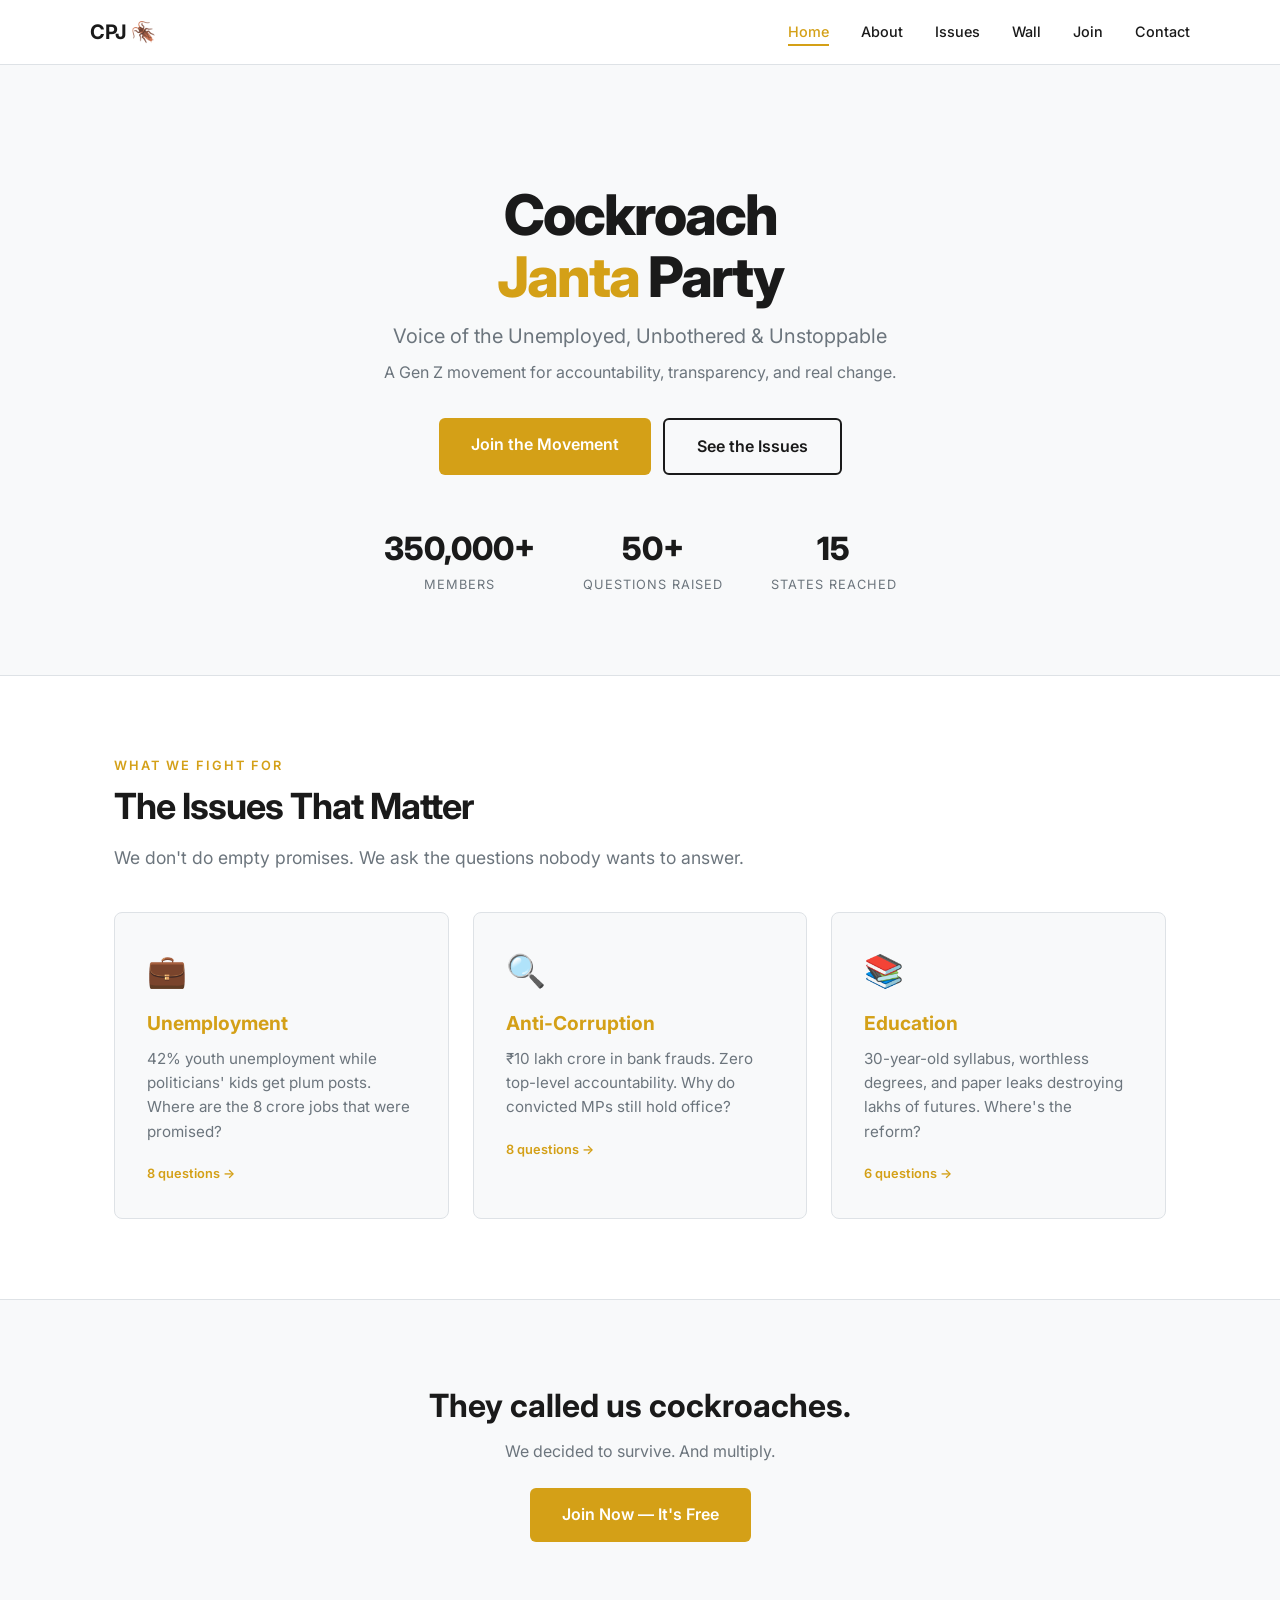
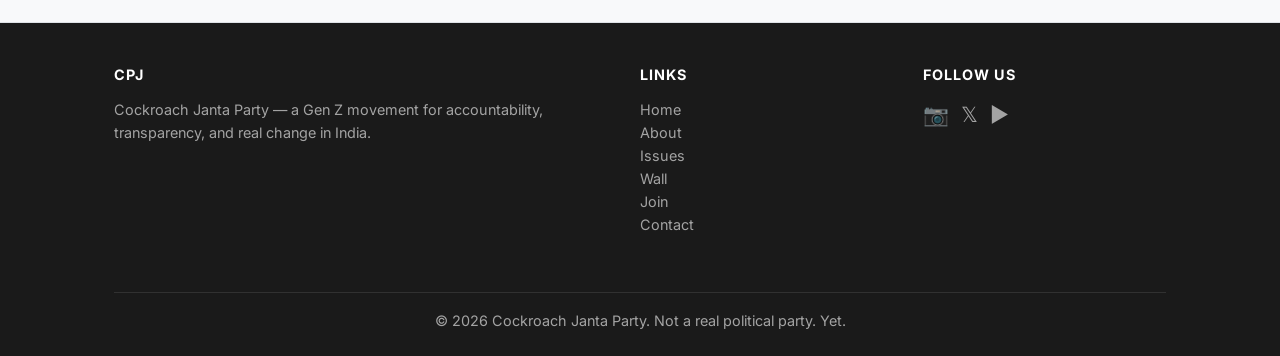
==== index.html @ 990d0042 "add public wall page with GitHub Issues integration" ====
<!DOCTYPE html>
<html lang="en">
<head>
  <meta charset="UTF-8">
  <meta name="viewport" content="width=device-width, initial-scale=1.0">
  <title>CPJ — Cockroach Janta Party</title>
  <link rel="preconnect" href="https://fonts.googleapis.com">
  <link href="https://fonts.googleapis.com/css2?family=Inter:wght@400;500;600;700;800&display=swap" rel="stylesheet">
  <link rel="stylesheet" href="css/style.css">
</head>
<body>

  <header>
    <div class="container header-inner">
      <div class="logo">
        <a href="index.html">CPJ <span>🪳</span></a>
      </div>
      <button class="nav-toggle" aria-label="Toggle navigation">☰</button>
      <ul class="nav-links">
        <li><a href="index.html">Home</a></li>
        <li><a href="about.html">About</a></li>
        <li><a href="issues.html">Issues</a></li>
        <li><a href="wall.html">Wall</a></li>
        <li><a href="join.html">Join</a></li>
        <li><a href="contact.html">Contact</a></li>
      </ul>
    </div>
  </header>

  <section class="hero">
    <div class="container">
      <h1>Cockroach<br><span>Janta</span> Party</h1>
      <p class="tagline">Voice of the Unemployed, Unbothered & Unstoppable</p>
      <p class="sub">A Gen Z movement for accountability, transparency, and real change.</p>
      <div class="btn-group">
        <a href="join.html" class="btn btn-primary btn-lg">Join the Movement</a>
        <a href="issues.html" class="btn btn-outline btn-lg">See the Issues</a>
      </div>
      <div class="stats">
        <div class="stat-item">
          <div class="stat-number" data-count="350000" data-suffix="+">0</div>
          <div class="stat-label">Members</div>
        </div>
        <div class="stat-item">
          <div class="stat-number" data-count="50" data-suffix="+">0</div>
          <div class="stat-label">Questions Raised</div>
        </div>
        <div class="stat-item">
          <div class="stat-number" data-count="15" data-suffix="">0</div>
          <div class="stat-label">States Reached</div>
        </div>
      </div>
    </div>
  </section>

  <section>
    <div class="container">
      <p class="section-label">What We Fight For</p>
      <h2 class="section-title">The Issues That Matter</h2>
      <p class="section-desc">We don't do empty promises. We ask the questions nobody wants to answer.</p>
      <div class="issues-grid">
        <a href="issues.html" class="issue-card">
          <div class="icon">💼</div>
          <h3>Unemployment</h3>
          <p>42% youth unemployment while politicians' kids get plum posts. Where are the 8 crore jobs that were promised?</p>
          <span class="question-count">8 questions →</span>
        </a>
        <a href="issues.html" class="issue-card">
          <div class="icon">🔍</div>
          <h3>Anti-Corruption</h3>
          <p>₹10 lakh crore in bank frauds. Zero top-level accountability. Why do convicted MPs still hold office?</p>
          <span class="question-count">8 questions →</span>
        </a>
        <a href="issues.html" class="issue-card">
          <div class="icon">📚</div>
          <h3>Education</h3>
          <p>30-year-old syllabus, worthless degrees, and paper leaks destroying lakhs of futures. Where's the reform?</p>
          <span class="question-count">6 questions →</span>
        </a>
      </div>
    </div>
  </section>

  <section class="cta-section">
    <div class="container">
      <h2>They called us cockroaches.</h2>
      <p>We decided to survive. And multiply.</p>
      <a href="join.html" class="btn btn-primary btn-lg">Join Now — It's Free</a>
    </div>
  </section>

  <footer>
    <div class="container">
      <div>
        <h4>CPJ</h4>
        <p>Cockroach Janta Party — a Gen Z movement for accountability, transparency, and real change in India.</p>
      </div>
      <div>
        <h4>Links</h4>
        <p><a href="index.html">Home</a></p>
        <p><a href="about.html">About</a></p>
        <p><a href="issues.html">Issues</a></p>
        <p><a href="wall.html">Wall</a></p>
        <p><a href="join.html">Join</a></p>
        <p><a href="contact.html">Contact</a></p>
      </div>
      <div>
        <h4>Follow Us</h4>
        <div class="social-links">
          <a href="https://instagram.com" target="_blank" rel="noopener">📷</a>
          <a href="https://twitter.com" target="_blank" rel="noopener">𝕏</a>
          <a href="https://youtube.com" target="_blank" rel="noopener">▶️</a>
        </div>
      </div>
      <div class="bottom">
        <p>© 2026 Cockroach Janta Party. Not a real political party. Yet.</p>
      </div>
    </div>
  </footer>

  <script src="js/main.js"></script>
</body>
</html>
---- css/style.css ----
* {
  margin: 0;
  padding: 0;
  box-sizing: border-box;
}

:root {
  --white: #ffffff;
  --off-white: #f8f9fa;
  --light-gray: #e9ecef;
  --border: #dee2e6;
  --text: #1a1a1a;
  --text-muted: #6c757d;
  --accent: #d4a017;
  --accent-hover: #b8890f;
  --accent-light: #fef9e7;
}

html {
  scroll-behavior: smooth;
}

body {
  font-family: 'Inter', -apple-system, BlinkMacSystemFont, sans-serif;
  color: var(--text);
  background: var(--white);
  line-height: 1.6;
}

a {
  color: var(--accent);
  text-decoration: none;
  transition: color 0.2s;
}

a:hover {
  color: var(--accent-hover);
}

.container {
  max-width: 1100px;
  margin: 0 auto;
  padding: 0 24px;
}

header {
  position: sticky;
  top: 0;
  background: var(--white);
  border-bottom: 1px solid var(--border);
  z-index: 100;
}

.header-inner {
  display: flex;
  align-items: center;
  justify-content: space-between;
  padding: 16px 0;
}

.logo a {
  font-size: 1.25rem;
  font-weight: 700;
  color: var(--text);
  letter-spacing: -0.5px;
}

.logo span {
  color: var(--accent);
}

.nav-toggle {
  display: none;
  background: none;
  border: none;
  font-size: 1.5rem;
  cursor: pointer;
  color: var(--text);
  padding: 4px;
}

.nav-links {
  display: flex;
  align-items: center;
  gap: 32px;
  list-style: none;
}

.nav-links a {
  font-size: 0.9rem;
  font-weight: 500;
  color: var(--text);
  padding: 4px 0;
  border-bottom: 2px solid transparent;
  transition: border-color 0.2s;
}

.nav-links a:hover,
.nav-links a.active {
  border-bottom-color: var(--accent);
  color: var(--accent);
}

.btn {
  display: inline-block;
  padding: 10px 24px;
  font-size: 0.9rem;
  font-weight: 600;
  border-radius: 6px;
  cursor: pointer;
  transition: all 0.2s;
  border: none;
  font-family: inherit;
}

.btn-primary {
  background: var(--accent);
  color: var(--white);
}

.btn-primary:hover {
  background: var(--accent-hover);
  color: var(--white);
}

.btn-outline {
  background: transparent;
  color: var(--text);
  border: 2px solid var(--text);
}

.btn-outline:hover {
  background: var(--text);
  color: var(--white);
}

.btn-lg {
  padding: 14px 32px;
  font-size: 1rem;
}

section {
  padding: 80px 0;
}

.section-label {
  font-size: 0.8rem;
  font-weight: 600;
  text-transform: uppercase;
  letter-spacing: 2px;
  color: var(--accent);
  margin-bottom: 8px;
}

.section-title {
  font-size: 2.25rem;
  font-weight: 700;
  letter-spacing: -1px;
  line-height: 1.2;
  margin-bottom: 16px;
}

.section-desc {
  font-size: 1.1rem;
  color: var(--text-muted);
  max-width: 640px;
}

.hero {
  padding: 120px 0 80px;
  text-align: center;
  background: var(--off-white);
  border-bottom: 1px solid var(--border);
}

.hero h1 {
  font-size: 3.5rem;
  font-weight: 800;
  letter-spacing: -2px;
  line-height: 1.1;
  margin-bottom: 12px;
}

.hero h1 span {
  color: var(--accent);
}

.hero .tagline {
  font-size: 1.25rem;
  color: var(--text-muted);
  margin-bottom: 8px;
}

.hero .sub {
  font-size: 1rem;
  color: var(--text-muted);
  margin-bottom: 32px;
}

.hero .btn-group {
  display: flex;
  gap: 12px;
  justify-content: center;
  flex-wrap: wrap;
}

.stats {
  display: flex;
  justify-content: center;
  gap: 48px;
  margin-top: 48px;
  flex-wrap: wrap;
}

.stat-item {
  text-align: center;
}

.stat-number {
  font-size: 2rem;
  font-weight: 800;
  color: var(--text);
}

.stat-label {
  font-size: 0.8rem;
  color: var(--text-muted);
  text-transform: uppercase;
  letter-spacing: 1px;
}

.issues-grid {
  display: grid;
  grid-template-columns: repeat(auto-fit, minmax(300px, 1fr));
  gap: 24px;
  margin-top: 40px;
}

.issue-card {
  background: var(--off-white);
  border: 1px solid var(--border);
  border-radius: 8px;
  padding: 32px;
  transition: box-shadow 0.2s, transform 0.2s;
}

.issue-card:hover {
  box-shadow: 0 4px 20px rgba(0,0,0,0.06);
  transform: translateY(-2px);
}

.issue-card .icon {
  font-size: 2rem;
  margin-bottom: 12px;
}

.issue-card h3 {
  font-size: 1.2rem;
  font-weight: 700;
  margin-bottom: 8px;
}

.issue-card p {
  font-size: 0.95rem;
  color: var(--text-muted);
  margin-bottom: 16px;
}

.issue-card .question-count {
  font-size: 0.8rem;
  font-weight: 600;
  color: var(--accent);
}

.about-section {
  display: grid;
  grid-template-columns: 1fr 1fr;
  gap: 48px;
  align-items: center;
}

.about-section .content h2 {
  font-size: 2rem;
  font-weight: 700;
  letter-spacing: -1px;
  margin-bottom: 16px;
}

.about-section .content p {
  font-size: 1rem;
  color: var(--text-muted);
  margin-bottom: 12px;
}

.values-grid {
  display: grid;
  grid-template-columns: 1fr 1fr;
  gap: 24px;
  margin-top: 40px;
}

.value-item {
  background: var(--off-white);
  border: 1px solid var(--border);
  border-radius: 8px;
  padding: 24px;
}

.value-item h4 {
  font-size: 1.1rem;
  font-weight: 700;
  margin-bottom: 6px;
}

.value-item p {
  font-size: 0.9rem;
  color: var(--text-muted);
}

.cta-section {
  background: var(--off-white);
  text-align: center;
  border-top: 1px solid var(--border);
  border-bottom: 1px solid var(--border);
}

.cta-section h2 {
  font-size: 2rem;
  font-weight: 700;
  margin-bottom: 8px;
}

.cta-section p {
  color: var(--text-muted);
  margin-bottom: 24px;
}

footer {
  background: var(--text);
  color: rgba(255,255,255,0.8);
  padding: 40px 0 24px;
}

footer .container {
  display: grid;
  grid-template-columns: 2fr 1fr 1fr;
  gap: 40px;
}

footer h4 {
  color: var(--white);
  font-size: 0.9rem;
  font-weight: 700;
  margin-bottom: 12px;
  text-transform: uppercase;
  letter-spacing: 1px;
}

footer p, footer a {
  font-size: 0.9rem;
  color: rgba(255,255,255,0.6);
}

footer a:hover {
  color: var(--accent);
}

footer .social-links {
  display: flex;
  gap: 12px;
  margin-top: 8px;
}

footer .social-links a {
  font-size: 1.3rem;
}

footer .bottom {
  grid-column: 1 / -1;
  border-top: 1px solid rgba(255,255,255,0.1);
  padding-top: 16px;
  margin-top: 16px;
  font-size: 0.8rem;
  color: rgba(255,255,255,0.4);
  text-align: center;
}

.page-hero {
  padding: 100px 0 48px;
  background: var(--off-white);
  border-bottom: 1px solid var(--border);
  text-align: center;
}

.page-hero h1 {
  font-size: 2.5rem;
  font-weight: 800;
  letter-spacing: -1px;
  margin-bottom: 8px;
}

.page-hero p {
  font-size: 1.1rem;
  color: var(--text-muted);
  max-width: 600px;
  margin: 0 auto;
}

.issue-list {
  margin-top: 40px;
}

.issue-topic {
  margin-bottom: 32px;
  border: 1px solid var(--border);
  border-radius: 8px;
  overflow: hidden;
}

.issue-topic-header {
  background: var(--off-white);
  padding: 20px 24px;
  cursor: pointer;
  display: flex;
  justify-content: space-between;
  align-items: center;
  user-select: none;
}

.issue-topic-header h3 {
  font-size: 1.15rem;
  font-weight: 700;
}

.issue-topic-header .toggle {
  font-size: 1.2rem;
  transition: transform 0.2s;
  color: var(--text-muted);
}

.issue-topic.open .issue-topic-header .toggle {
  transform: rotate(180deg);
}

.issue-topic-body {
  padding: 0 24px;
  max-height: 0;
  overflow: hidden;
  transition: max-height 0.3s ease, padding 0.3s ease;
}

.issue-topic.open .issue-topic-body {
  max-height: 2000px;
  padding: 24px;
}

.issue-topic-body ul {
  list-style: none;
}

.issue-topic-body li {
  padding: 12px 0;
  border-bottom: 1px solid var(--border);
  font-size: 0.95rem;
  line-height: 1.5;
}

.issue-topic-body li:last-child {
  border-bottom: none;
}

.issue-topic-body li strong {
  color: var(--accent);
}

.join-options {
  display: grid;
  grid-template-columns: 1fr 1fr;
  gap: 40px;
  margin-top: 40px;
}

.join-options .info h2 {
  font-size: 1.5rem;
  font-weight: 700;
  margin-bottom: 16px;
}

.join-options .info p {
  color: var(--text-muted);
  margin-bottom: 12px;
}

.join-options .info ul {
  list-style: none;
  margin: 16px 0;
}

.join-options .info ul li {
  padding: 8px 0;
  font-size: 0.95rem;
}

.join-options .info ul li::before {
  content: "✓ ";
  color: var(--accent);
  font-weight: 700;
}

.form-container {
  background: var(--off-white);
  border: 1px solid var(--border);
  border-radius: 8px;
  padding: 32px;
}

.form-container h3 {
  font-size: 1.15rem;
  font-weight: 700;
  margin-bottom: 20px;
}

.form-group {
  margin-bottom: 16px;
}

.form-group label {
  display: block;
  font-size: 0.85rem;
  font-weight: 600;
  margin-bottom: 4px;
}

.form-group input,
.form-group select,
.form-group textarea {
  width: 100%;
  padding: 10px 12px;
  font-size: 0.95rem;
  border: 1px solid var(--border);
  border-radius: 6px;
  font-family: inherit;
  background: var(--white);
  transition: border-color 0.2s;
}

.form-group input:focus,
.form-group select:focus,
.form-group textarea:focus {
  outline: none;
  border-color: var(--accent);
}

.contact-grid {
  display: grid;
  grid-template-columns: 1fr 1fr;
  gap: 40px;
  margin-top: 40px;
}

.contact-info h2 {
  font-size: 1.5rem;
  font-weight: 700;
  margin-bottom: 16px;
}

.contact-info p {
  color: var(--text-muted);
  margin-bottom: 24px;
}

.contact-info .contact-item {
  display: flex;
  align-items: center;
  gap: 12px;
  padding: 12px 0;
}

.contact-info .contact-item .icon {
  font-size: 1.3rem;
  color: var(--accent);
  width: 24px;
  text-align: center;
}

.contact-info .contact-item .text {
  font-size: 0.95rem;
}

.contact-form textarea {
  min-height: 120px;
  resize: vertical;
}

.success-msg {
  display: none;
  text-align: center;
  padding: 40px 20px;
}

.success-msg.show {
  display: block;
}

.success-msg .check {
  font-size: 3rem;
  margin-bottom: 12px;
}

.success-msg h3 {
  margin-bottom: 8px;
}

@media (max-width: 768px) {
  .nav-toggle {
    display: block;
  }

  .nav-links {
    display: none;
    position: absolute;
    top: 100%;
    left: 0;
    right: 0;
    background: var(--white);
    flex-direction: column;
    padding: 16px 24px;
    gap: 16px;
    border-bottom: 1px solid var(--border);
    box-shadow: 0 4px 12px rgba(0,0,0,0.05);
  }

  .nav-links.open {
    display: flex;
  }

  .hero h1 {
    font-size: 2.25rem;
  }

  .hero {
    padding: 80px 0 48px;
  }

  .stats {
    gap: 24px;
  }

  .about-section {
    grid-template-columns: 1fr;
  }

  .values-grid {
    grid-template-columns: 1fr;
  }

  .join-options {
    grid-template-columns: 1fr;
  }

  .contact-grid {
    grid-template-columns: 1fr;
  }

  footer .container {
    grid-template-columns: 1fr;
    gap: 24px;
  }

  section {
    padding: 48px 0;
  }

  .section-title {
    font-size: 1.75rem;
  }

  .page-hero h1 {
    font-size: 1.75rem;
  }
}
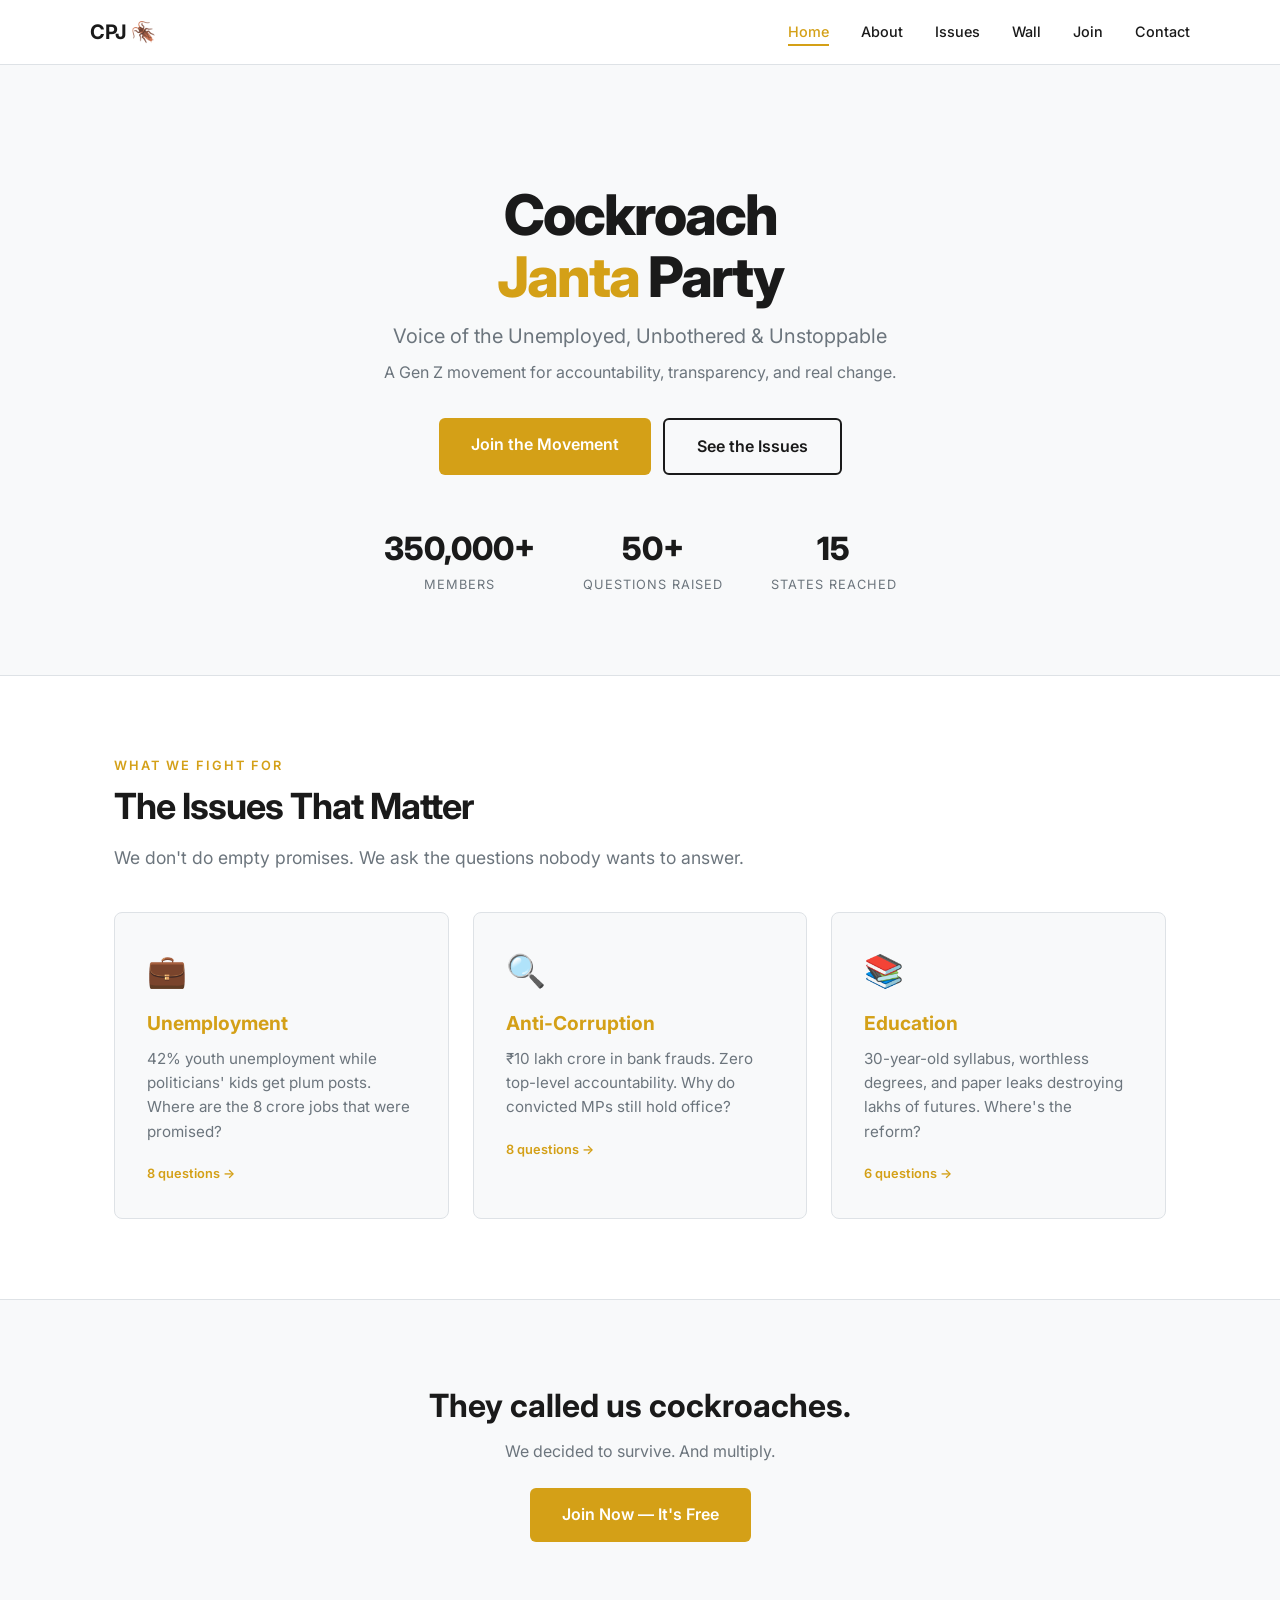
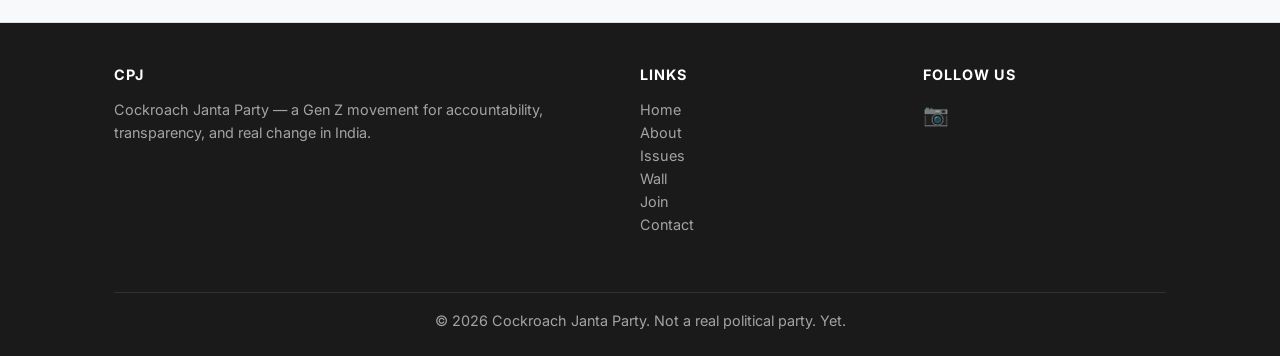
==== commit c85d1361: "redesign contact page, remove X/YouTube, Instagram only" ====
--- a/index.html
+++ b/index.html
@@ -107,9 +107,7 @@
       <div>
         <h4>Follow Us</h4>
         <div class="social-links">
-          <a href="https://instagram.com" target="_blank" rel="noopener">📷</a>
-          <a href="https://twitter.com" target="_blank" rel="noopener">𝕏</a>
-          <a href="https://youtube.com" target="_blank" rel="noopener">▶️</a>
+          <a href="https://www.instagram.com/cjpnortheastparty" target="_blank" rel="noopener">📷</a>
         </div>
       </div>
       <div class="bottom">
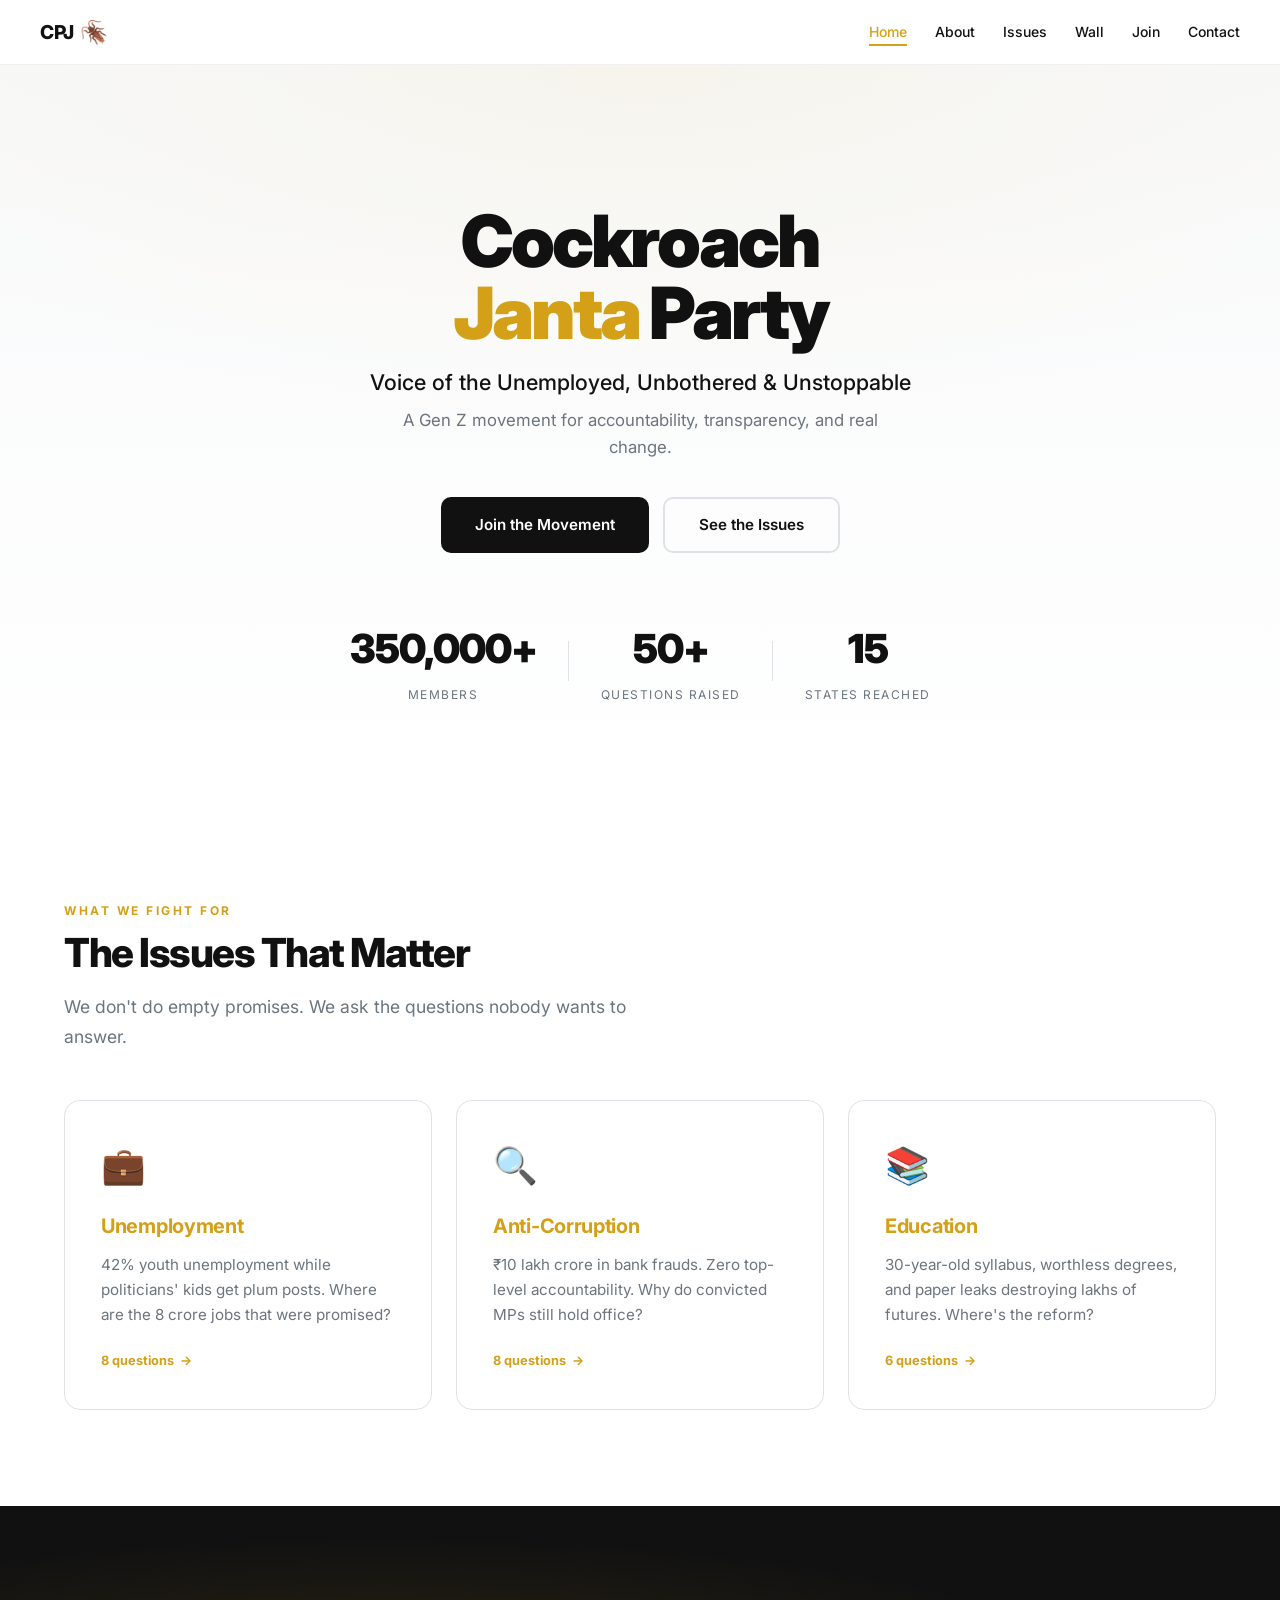
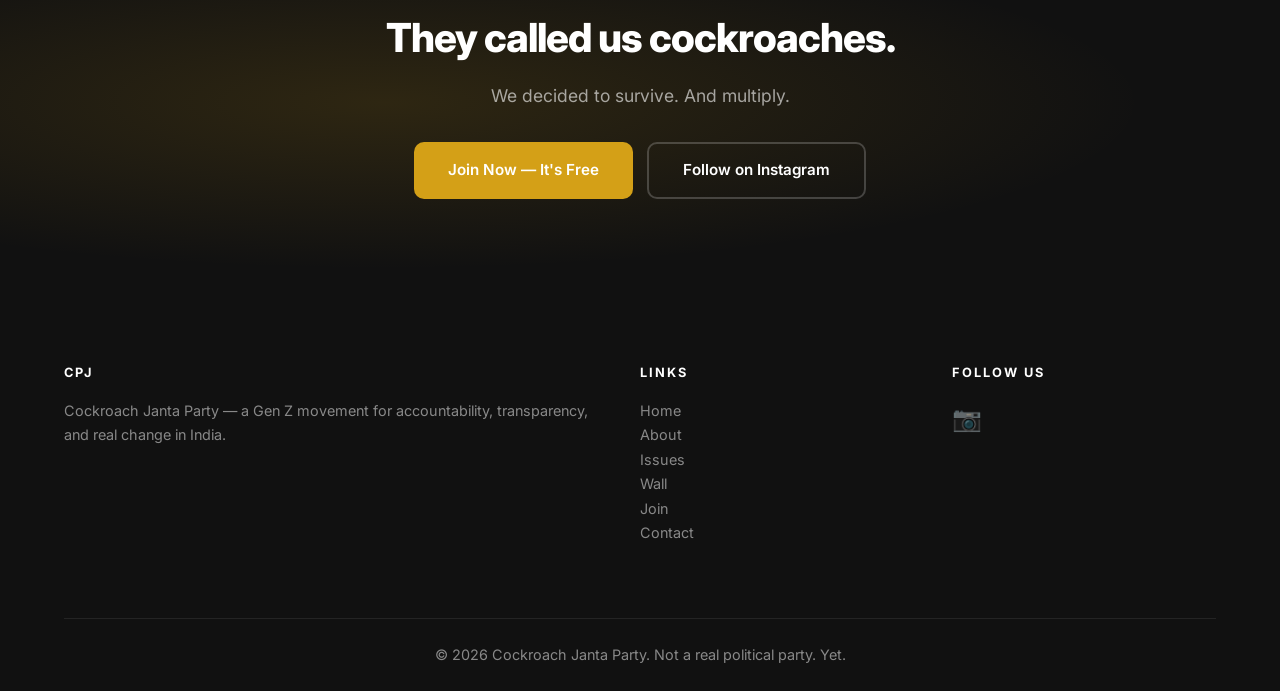
==== commit 35083ae9: "enhance UI with full responsive support for all devices" ====
--- a/index.html
+++ b/index.html
@@ -2,10 +2,13 @@
 <html lang="en">
 <head>
   <meta charset="UTF-8">
-  <meta name="viewport" content="width=device-width, initial-scale=1.0">
+  <meta name="viewport" content="width=device-width, initial-scale=1.0, maximum-scale=5.0">
+  <meta name="description" content="Cockroach Janta Party - A Gen Z movement for accountability, transparency, and real change in India.">
+  <meta name="theme-color" content="#111111">
   <title>CPJ — Cockroach Janta Party</title>
   <link rel="preconnect" href="https://fonts.googleapis.com">
-  <link href="https://fonts.googleapis.com/css2?family=Inter:wght@400;500;600;700;800&display=swap" rel="stylesheet">
+  <link rel="preconnect" href="https://fonts.gstatic.com" crossorigin>
+  <link href="https://fonts.googleapis.com/css2?family=Inter:wght@400;500;600;700;800;900&display=swap" rel="stylesheet">
   <link rel="stylesheet" href="css/style.css">
 </head>
 <body>
@@ -15,7 +18,7 @@
       <div class="logo">
         <a href="index.html">CPJ <span>🪳</span></a>
       </div>
-      <button class="nav-toggle" aria-label="Toggle navigation">☰</button>
+      <button class="nav-toggle" aria-label="Toggle navigation" aria-expanded="false">☰</button>
       <ul class="nav-links">
         <li><a href="index.html">Home</a></li>
         <li><a href="about.html">About</a></li>
@@ -63,19 +66,19 @@
           <div class="icon">💼</div>
           <h3>Unemployment</h3>
           <p>42% youth unemployment while politicians' kids get plum posts. Where are the 8 crore jobs that were promised?</p>
-          <span class="question-count">8 questions →</span>
+          <span class="question-count">8 questions</span>
         </a>
         <a href="issues.html" class="issue-card">
           <div class="icon">🔍</div>
           <h3>Anti-Corruption</h3>
           <p>₹10 lakh crore in bank frauds. Zero top-level accountability. Why do convicted MPs still hold office?</p>
-          <span class="question-count">8 questions →</span>
+          <span class="question-count">8 questions</span>
         </a>
         <a href="issues.html" class="issue-card">
           <div class="icon">📚</div>
           <h3>Education</h3>
           <p>30-year-old syllabus, worthless degrees, and paper leaks destroying lakhs of futures. Where's the reform?</p>
-          <span class="question-count">6 questions →</span>
+          <span class="question-count">6 questions</span>
         </a>
       </div>
     </div>
@@ -85,7 +88,10 @@
     <div class="container">
       <h2>They called us cockroaches.</h2>
       <p>We decided to survive. And multiply.</p>
-      <a href="join.html" class="btn btn-primary btn-lg">Join Now — It's Free</a>
+      <div class="btn-group">
+        <a href="join.html" class="btn btn-primary btn-lg">Join Now — It's Free</a>
+        <a href="https://www.instagram.com/cjpnortheastparty" target="_blank" rel="noopener" class="btn btn-outline btn-lg">Follow on Instagram</a>
+      </div>
     </div>
   </section>
 
@@ -107,7 +113,7 @@
       <div>
         <h4>Follow Us</h4>
         <div class="social-links">
-          <a href="https://www.instagram.com/cjpnortheastparty" target="_blank" rel="noopener">📷</a>
+          <a href="https://www.instagram.com/cjpnortheastparty" target="_blank" rel="noopener" aria-label="Instagram">📷</a>
         </div>
       </div>
       <div class="bottom">
--- a/css/style.css
+++ b/css/style.css
@@ -9,28 +9,45 @@
   --off-white: #f8f9fa;
   --light-gray: #e9ecef;
   --border: #dee2e6;
-  --text: #1a1a1a;
+  --text: #111111;
   --text-muted: #6c757d;
   --accent: #d4a017;
   --accent-hover: #b8890f;
   --accent-light: #fef9e7;
+  --shadow-sm: 0 1px 3px rgba(0,0,0,0.04);
+  --shadow-md: 0 4px 16px rgba(0,0,0,0.06);
+  --shadow-lg: 0 8px 32px rgba(0,0,0,0.08);
+  --shadow-xl: 0 16px 48px rgba(0,0,0,0.1);
+  --radius: 12px;
+  --radius-lg: 16px;
+  --transition: 0.25s cubic-bezier(0.4, 0, 0.2, 1);
 }
 
 html {
   scroll-behavior: smooth;
+  font-size: 16px;
 }
 
 body {
-  font-family: 'Inter', -apple-system, BlinkMacSystemFont, sans-serif;
+  font-family: 'Inter', -apple-system, BlinkMacSystemFont, 'Segoe UI', sans-serif;
   color: var(--text);
   background: var(--white);
   line-height: 1.6;
+  -webkit-font-smoothing: antialiased;
+  -moz-osx-font-smoothing: grayscale;
+  overflow-x: hidden;
+}
+
+img {
+  max-width: 100%;
+  height: auto;
+  display: block;
 }
 
 a {
   color: var(--accent);
   text-decoration: none;
-  transition: color 0.2s;
+  transition: color var(--transition);
 }
 
 a:hover {
@@ -38,35 +55,47 @@
 }
 
 .container {
-  max-width: 1100px;
+  max-width: 1200px;
   margin: 0 auto;
   padding: 0 24px;
 }
 
+/* Header */
 header {
   position: sticky;
   top: 0;
-  background: var(--white);
-  border-bottom: 1px solid var(--border);
+  background: rgba(255,255,255,0.92);
+  backdrop-filter: blur(12px);
+  -webkit-backdrop-filter: blur(12px);
+  border-bottom: 1px solid rgba(0,0,0,0.06);
   z-index: 100;
+  transition: box-shadow var(--transition);
+}
+
+header.scrolled {
+  box-shadow: var(--shadow-md);
 }
 
 .header-inner {
   display: flex;
   align-items: center;
   justify-content: space-between;
-  padding: 16px 0;
+  padding: 14px 0;
 }
 
 .logo a {
-  font-size: 1.25rem;
-  font-weight: 700;
+  font-size: 1.2rem;
+  font-weight: 800;
   color: var(--text);
   letter-spacing: -0.5px;
+  display: flex;
+  align-items: center;
+  gap: 6px;
 }
 
 .logo span {
   color: var(--accent);
+  font-size: 1.4rem;
 }
 
 .nav-toggle {
@@ -77,376 +106,525 @@
   cursor: pointer;
   color: var(--text);
   padding: 4px;
+  border-radius: 6px;
+  transition: background var(--transition);
+}
+
+.nav-toggle:hover {
+  background: var(--off-white);
 }
 
 .nav-links {
   display: flex;
   align-items: center;
-  gap: 32px;
+  gap: 28px;
   list-style: none;
 }
 
 .nav-links a {
-  font-size: 0.9rem;
+  font-size: 0.875rem;
   font-weight: 500;
   color: var(--text);
-  padding: 4px 0;
-  border-bottom: 2px solid transparent;
-  transition: border-color 0.2s;
+  padding: 6px 0;
+  position: relative;
+}
+
+.nav-links a::after {
+  content: '';
+  position: absolute;
+  bottom: 0;
+  left: 0;
+  width: 0;
+  height: 2px;
+  background: var(--accent);
+  transition: width var(--transition);
+}
+
+.nav-links a:hover::after,
+.nav-links a.active::after {
+  width: 100%;
 }
 
 .nav-links a:hover,
 .nav-links a.active {
-  border-bottom-color: var(--accent);
   color: var(--accent);
 }
 
+/* Buttons */
 .btn {
-  display: inline-block;
-  padding: 10px 24px;
+  display: inline-flex;
+  align-items: center;
+  justify-content: center;
+  padding: 11px 26px;
   font-size: 0.9rem;
   font-weight: 600;
-  border-radius: 6px;
+  border-radius: 8px;
   cursor: pointer;
-  transition: all 0.2s;
+  transition: all var(--transition);
   border: none;
   font-family: inherit;
+  gap: 8px;
+  white-space: nowrap;
 }
 
 .btn-primary {
+  background: var(--text);
+  color: var(--white);
+}
+
+.btn-primary:hover {
   background: var(--accent);
   color: var(--white);
-}
-
-.btn-primary:hover {
-  background: var(--accent-hover);
-  color: var(--white);
+  transform: translateY(-2px);
+  box-shadow: 0 4px 12px rgba(212,160,23,0.3);
 }
 
 .btn-outline {
   background: transparent;
   color: var(--text);
-  border: 2px solid var(--text);
+  border: 2px solid var(--border);
 }
 
 .btn-outline:hover {
+  border-color: var(--text);
   background: var(--text);
   color: var(--white);
+  transform: translateY(-2px);
 }
 
 .btn-lg {
-  padding: 14px 32px;
-  font-size: 1rem;
-}
-
+  padding: 14px 34px;
+  font-size: 0.95rem;
+  border-radius: 10px;
+}
+
+/* Sections */
 section {
-  padding: 80px 0;
+  padding: 96px 0;
 }
 
 .section-label {
-  font-size: 0.8rem;
-  font-weight: 600;
+  font-size: 0.75rem;
+  font-weight: 700;
   text-transform: uppercase;
-  letter-spacing: 2px;
+  letter-spacing: 2.5px;
   color: var(--accent);
-  margin-bottom: 8px;
+  margin-bottom: 10px;
 }
 
 .section-title {
-  font-size: 2.25rem;
-  font-weight: 700;
-  letter-spacing: -1px;
-  line-height: 1.2;
+  font-size: 2.5rem;
+  font-weight: 800;
+  letter-spacing: -1.5px;
+  line-height: 1.15;
   margin-bottom: 16px;
 }
 
 .section-desc {
   font-size: 1.1rem;
   color: var(--text-muted);
-  max-width: 640px;
-}
-
+  max-width: 580px;
+  line-height: 1.7;
+}
+
+/* Hero */
 .hero {
-  padding: 120px 0 80px;
+  padding: 140px 0 100px;
   text-align: center;
-  background: var(--off-white);
-  border-bottom: 1px solid var(--border);
+  background: linear-gradient(180deg, var(--off-white) 0%, var(--white) 100%);
+  position: relative;
+  overflow: hidden;
+}
+
+.hero::before {
+  content: '';
+  position: absolute;
+  top: -50%;
+  left: -20%;
+  width: 140%;
+  height: 100%;
+  background: radial-gradient(ellipse at center, rgba(212,160,23,0.06) 0%, transparent 70%);
+  pointer-events: none;
 }
 
 .hero h1 {
-  font-size: 3.5rem;
-  font-weight: 800;
-  letter-spacing: -2px;
-  line-height: 1.1;
-  margin-bottom: 12px;
+  font-size: 4.5rem;
+  font-weight: 900;
+  letter-spacing: -3px;
+  line-height: 1;
+  margin-bottom: 16px;
+  position: relative;
 }
 
 .hero h1 span {
   color: var(--accent);
+  position: relative;
 }
 
 .hero .tagline {
-  font-size: 1.25rem;
+  font-size: 1.35rem;
+  color: var(--text);
+  font-weight: 500;
+  margin-bottom: 8px;
+}
+
+.hero .sub {
+  font-size: 1.05rem;
   color: var(--text-muted);
-  margin-bottom: 8px;
-}
-
-.hero .sub {
-  font-size: 1rem;
-  color: var(--text-muted);
-  margin-bottom: 32px;
+  margin-bottom: 36px;
+  max-width: 520px;
+  margin-left: auto;
+  margin-right: auto;
 }
 
 .hero .btn-group {
   display: flex;
-  gap: 12px;
+  gap: 14px;
   justify-content: center;
   flex-wrap: wrap;
 }
 
+/* Stats */
 .stats {
   display: flex;
   justify-content: center;
-  gap: 48px;
-  margin-top: 48px;
+  gap: 64px;
+  margin-top: 64px;
   flex-wrap: wrap;
 }
 
 .stat-item {
   text-align: center;
+  position: relative;
+}
+
+.stat-item:not(:last-child)::after {
+  content: '';
+  position: absolute;
+  right: -32px;
+  top: 50%;
+  transform: translateY(-50%);
+  width: 1px;
+  height: 40px;
+  background: var(--border);
 }
 
 .stat-number {
-  font-size: 2rem;
-  font-weight: 800;
+  font-size: 2.5rem;
+  font-weight: 900;
   color: var(--text);
+  letter-spacing: -1px;
 }
 
 .stat-label {
-  font-size: 0.8rem;
+  font-size: 0.75rem;
   color: var(--text-muted);
   text-transform: uppercase;
-  letter-spacing: 1px;
-}
-
+  letter-spacing: 1.5px;
+  margin-top: 4px;
+}
+
+/* Issue Cards */
 .issues-grid {
   display: grid;
-  grid-template-columns: repeat(auto-fit, minmax(300px, 1fr));
+  grid-template-columns: repeat(auto-fit, minmax(320px, 1fr));
   gap: 24px;
-  margin-top: 40px;
+  margin-top: 48px;
 }
 
 .issue-card {
-  background: var(--off-white);
+  background: var(--white);
   border: 1px solid var(--border);
-  border-radius: 8px;
-  padding: 32px;
-  transition: box-shadow 0.2s, transform 0.2s;
+  border-radius: var(--radius-lg);
+  padding: 36px;
+  transition: all var(--transition);
+  position: relative;
+  overflow: hidden;
+}
+
+.issue-card::before {
+  content: '';
+  position: absolute;
+  top: 0;
+  left: 0;
+  right: 0;
+  height: 3px;
+  background: linear-gradient(90deg, var(--accent), var(--accent-hover));
+  opacity: 0;
+  transition: opacity var(--transition);
 }
 
 .issue-card:hover {
-  box-shadow: 0 4px 20px rgba(0,0,0,0.06);
-  transform: translateY(-2px);
+  box-shadow: var(--shadow-lg);
+  transform: translateY(-4px);
+  border-color: transparent;
+}
+
+.issue-card:hover::before {
+  opacity: 1;
 }
 
 .issue-card .icon {
-  font-size: 2rem;
-  margin-bottom: 12px;
+  font-size: 2.25rem;
+  margin-bottom: 16px;
+  display: inline-block;
 }
 
 .issue-card h3 {
-  font-size: 1.2rem;
+  font-size: 1.25rem;
   font-weight: 700;
-  margin-bottom: 8px;
+  margin-bottom: 10px;
+  letter-spacing: -0.3px;
 }
 
 .issue-card p {
   font-size: 0.95rem;
   color: var(--text-muted);
-  margin-bottom: 16px;
+  margin-bottom: 20px;
+  line-height: 1.65;
 }
 
 .issue-card .question-count {
   font-size: 0.8rem;
-  font-weight: 600;
+  font-weight: 700;
   color: var(--accent);
-}
-
+  display: inline-flex;
+  align-items: center;
+  gap: 6px;
+}
+
+.issue-card .question-count::after {
+  content: '→';
+  transition: transform var(--transition);
+}
+
+.issue-card:hover .question-count::after {
+  transform: translateX(4px);
+}
+
+/* CTA Section */
+.cta-section {
+  background: var(--text);
+  color: var(--white);
+  text-align: center;
+  padding: 100px 0;
+  position: relative;
+  overflow: hidden;
+}
+
+.cta-section::before {
+  content: '';
+  position: absolute;
+  top: 0;
+  left: 0;
+  right: 0;
+  bottom: 0;
+  background: radial-gradient(ellipse at 30% 50%, rgba(212,160,23,0.15) 0%, transparent 60%);
+  pointer-events: none;
+}
+
+.cta-section h2 {
+  font-size: 2.5rem;
+  font-weight: 800;
+  margin-bottom: 12px;
+  letter-spacing: -1px;
+  position: relative;
+}
+
+.cta-section p {
+  color: rgba(255,255,255,0.6);
+  margin-bottom: 32px;
+  font-size: 1.1rem;
+  position: relative;
+}
+
+.cta-section .btn-group {
+  display: flex;
+  gap: 14px;
+  justify-content: center;
+  flex-wrap: wrap;
+  position: relative;
+}
+
+.cta-section .btn-primary {
+  background: var(--accent);
+}
+
+.cta-section .btn-primary:hover {
+  background: var(--white);
+  color: var(--text);
+  transform: translateY(-2px);
+  box-shadow: 0 4px 16px rgba(255,255,255,0.2);
+}
+
+.cta-section .btn-outline {
+  border-color: rgba(255,255,255,0.2);
+  color: var(--white);
+}
+
+.cta-section .btn-outline:hover {
+  background: var(--white);
+  color: var(--text);
+  border-color: var(--white);
+}
+
+/* Page Hero */
+.page-hero {
+  padding: 120px 0 64px;
+  background: linear-gradient(180deg, var(--off-white) 0%, var(--white) 100%);
+  text-align: center;
+  position: relative;
+}
+
+.page-hero::before {
+  content: '';
+  position: absolute;
+  top: -30%;
+  left: -10%;
+  width: 120%;
+  height: 80%;
+  background: radial-gradient(ellipse at center, rgba(212,160,23,0.04) 0%, transparent 70%);
+  pointer-events: none;
+}
+
+.page-hero h1 {
+  font-size: 3rem;
+  font-weight: 900;
+  letter-spacing: -2px;
+  margin-bottom: 12px;
+  position: relative;
+}
+
+.page-hero p {
+  font-size: 1.15rem;
+  color: var(--text-muted);
+  max-width: 560px;
+  margin: 0 auto;
+  line-height: 1.7;
+  position: relative;
+}
+
+/* About Section */
 .about-section {
   display: grid;
   grid-template-columns: 1fr 1fr;
-  gap: 48px;
-  align-items: center;
+  gap: 64px;
+  align-items: start;
 }
 
 .about-section .content h2 {
   font-size: 2rem;
-  font-weight: 700;
+  font-weight: 800;
   letter-spacing: -1px;
-  margin-bottom: 16px;
+  margin-bottom: 20px;
+  line-height: 1.2;
 }
 
 .about-section .content p {
   font-size: 1rem;
   color: var(--text-muted);
-  margin-bottom: 12px;
-}
-
+  margin-bottom: 14px;
+  line-height: 1.7;
+}
+
+/* Values Grid */
 .values-grid {
   display: grid;
   grid-template-columns: 1fr 1fr;
-  gap: 24px;
-  margin-top: 40px;
+  gap: 20px;
+  margin-top: 48px;
 }
 
 .value-item {
-  background: var(--off-white);
+  background: var(--white);
   border: 1px solid var(--border);
-  border-radius: 8px;
-  padding: 24px;
+  border-radius: var(--radius);
+  padding: 28px;
+  transition: all var(--transition);
+}
+
+.value-item:hover {
+  box-shadow: var(--shadow-md);
+  transform: translateY(-2px);
+  border-color: var(--accent);
 }
 
 .value-item h4 {
   font-size: 1.1rem;
   font-weight: 700;
-  margin-bottom: 6px;
+  margin-bottom: 8px;
+  display: flex;
+  align-items: center;
+  gap: 8px;
 }
 
 .value-item p {
   font-size: 0.9rem;
   color: var(--text-muted);
-}
-
-.cta-section {
-  background: var(--off-white);
-  text-align: center;
-  border-top: 1px solid var(--border);
-  border-bottom: 1px solid var(--border);
-}
-
-.cta-section h2 {
-  font-size: 2rem;
-  font-weight: 700;
-  margin-bottom: 8px;
-}
-
-.cta-section p {
-  color: var(--text-muted);
-  margin-bottom: 24px;
-}
-
-footer {
-  background: var(--text);
-  color: rgba(255,255,255,0.8);
-  padding: 40px 0 24px;
-}
-
-footer .container {
-  display: grid;
-  grid-template-columns: 2fr 1fr 1fr;
-  gap: 40px;
-}
-
-footer h4 {
-  color: var(--white);
-  font-size: 0.9rem;
-  font-weight: 700;
-  margin-bottom: 12px;
-  text-transform: uppercase;
-  letter-spacing: 1px;
-}
-
-footer p, footer a {
-  font-size: 0.9rem;
-  color: rgba(255,255,255,0.6);
-}
-
-footer a:hover {
-  color: var(--accent);
-}
-
-footer .social-links {
-  display: flex;
-  gap: 12px;
-  margin-top: 8px;
-}
-
-footer .social-links a {
-  font-size: 1.3rem;
-}
-
-footer .bottom {
-  grid-column: 1 / -1;
-  border-top: 1px solid rgba(255,255,255,0.1);
-  padding-top: 16px;
-  margin-top: 16px;
-  font-size: 0.8rem;
-  color: rgba(255,255,255,0.4);
-  text-align: center;
-}
-
-.page-hero {
-  padding: 100px 0 48px;
-  background: var(--off-white);
-  border-bottom: 1px solid var(--border);
-  text-align: center;
-}
-
-.page-hero h1 {
-  font-size: 2.5rem;
-  font-weight: 800;
-  letter-spacing: -1px;
-  margin-bottom: 8px;
-}
-
-.page-hero p {
-  font-size: 1.1rem;
-  color: var(--text-muted);
-  max-width: 600px;
-  margin: 0 auto;
-}
-
+  line-height: 1.6;
+}
+
+/* Issue Topics */
 .issue-list {
-  margin-top: 40px;
+  margin-top: 48px;
 }
 
 .issue-topic {
-  margin-bottom: 32px;
+  margin-bottom: 16px;
   border: 1px solid var(--border);
-  border-radius: 8px;
+  border-radius: var(--radius);
   overflow: hidden;
+  transition: all var(--transition);
+}
+
+.issue-topic:hover {
+  border-color: rgba(212,160,23,0.3);
+}
+
+.issue-topic.open {
+  border-color: var(--accent);
+  box-shadow: var(--shadow-md);
 }
 
 .issue-topic-header {
-  background: var(--off-white);
+  background: var(--white);
   padding: 20px 24px;
   cursor: pointer;
   display: flex;
   justify-content: space-between;
   align-items: center;
   user-select: none;
+  transition: background var(--transition);
+}
+
+.issue-topic-header:hover {
+  background: var(--off-white);
 }
 
 .issue-topic-header h3 {
-  font-size: 1.15rem;
+  font-size: 1.1rem;
   font-weight: 700;
+  display: flex;
+  align-items: center;
+  gap: 10px;
 }
 
 .issue-topic-header .toggle {
-  font-size: 1.2rem;
-  transition: transform 0.2s;
+  font-size: 1rem;
+  transition: transform var(--transition);
   color: var(--text-muted);
 }
 
 .issue-topic.open .issue-topic-header .toggle {
   transform: rotate(180deg);
+  color: var(--accent);
 }
 
 .issue-topic-body {
   padding: 0 24px;
   max-height: 0;
   overflow: hidden;
-  transition: max-height 0.3s ease, padding 0.3s ease;
+  transition: max-height 0.35s ease, padding 0.35s ease;
 }
 
 .issue-topic.open .issue-topic-body {
@@ -459,10 +637,10 @@
 }
 
 .issue-topic-body li {
-  padding: 12px 0;
+  padding: 14px 0;
   border-bottom: 1px solid var(--border);
   font-size: 0.95rem;
-  line-height: 1.5;
+  line-height: 1.6;
 }
 
 .issue-topic-body li:last-child {
@@ -471,77 +649,90 @@
 
 .issue-topic-body li strong {
   color: var(--accent);
-}
-
+  font-weight: 700;
+}
+
+/* Join Page */
 .join-options {
   display: grid;
   grid-template-columns: 1fr 1fr;
-  gap: 40px;
-  margin-top: 40px;
+  gap: 48px;
+  margin-top: 48px;
+  align-items: start;
 }
 
 .join-options .info h2 {
-  font-size: 1.5rem;
-  font-weight: 700;
-  margin-bottom: 16px;
+  font-size: 1.75rem;
+  font-weight: 800;
+  margin-bottom: 20px;
+  letter-spacing: -0.5px;
 }
 
 .join-options .info p {
   color: var(--text-muted);
-  margin-bottom: 12px;
+  margin-bottom: 14px;
+  line-height: 1.7;
 }
 
 .join-options .info ul {
   list-style: none;
-  margin: 16px 0;
+  margin: 20px 0;
 }
 
 .join-options .info ul li {
   padding: 8px 0;
   font-size: 0.95rem;
+  display: flex;
+  align-items: center;
+  gap: 8px;
 }
 
 .join-options .info ul li::before {
-  content: "✓ ";
+  content: '✓';
   color: var(--accent);
+  font-weight: 800;
+  font-size: 1.1rem;
+}
+
+/* Form */
+.form-container {
+  background: var(--white);
+  border: 1px solid var(--border);
+  border-radius: var(--radius-lg);
+  padding: 36px;
+  box-shadow: var(--shadow-md);
+}
+
+.form-container h3 {
+  font-size: 1.2rem;
   font-weight: 700;
-}
-
-.form-container {
-  background: var(--off-white);
-  border: 1px solid var(--border);
-  border-radius: 8px;
-  padding: 32px;
-}
-
-.form-container h3 {
-  font-size: 1.15rem;
-  font-weight: 700;
-  margin-bottom: 20px;
+  margin-bottom: 24px;
+  letter-spacing: -0.3px;
 }
 
 .form-group {
-  margin-bottom: 16px;
+  margin-bottom: 18px;
 }
 
 .form-group label {
   display: block;
-  font-size: 0.85rem;
+  font-size: 0.8rem;
   font-weight: 600;
-  margin-bottom: 4px;
+  margin-bottom: 6px;
+  color: var(--text);
 }
 
 .form-group input,
 .form-group select,
 .form-group textarea {
   width: 100%;
-  padding: 10px 12px;
+  padding: 12px 14px;
   font-size: 0.95rem;
   border: 1px solid var(--border);
-  border-radius: 6px;
+  border-radius: 8px;
   font-family: inherit;
-  background: var(--white);
-  transition: border-color 0.2s;
+  background: var(--off-white);
+  transition: all var(--transition);
 }
 
 .form-group input:focus,
@@ -549,69 +740,232 @@
 .form-group textarea:focus {
   outline: none;
   border-color: var(--accent);
-}
-
-.contact-grid {
-  display: grid;
-  grid-template-columns: 1fr 1fr;
-  gap: 40px;
-  margin-top: 40px;
-}
-
-.contact-info h2 {
-  font-size: 1.5rem;
-  font-weight: 700;
-  margin-bottom: 16px;
-}
-
-.contact-info p {
-  color: var(--text-muted);
-  margin-bottom: 24px;
-}
-
-.contact-info .contact-item {
-  display: flex;
-  align-items: center;
-  gap: 12px;
-  padding: 12px 0;
-}
-
-.contact-info .contact-item .icon {
-  font-size: 1.3rem;
-  color: var(--accent);
-  width: 24px;
-  text-align: center;
-}
-
-.contact-info .contact-item .text {
-  font-size: 0.95rem;
-}
-
-.contact-form textarea {
-  min-height: 120px;
-  resize: vertical;
-}
-
+  background: var(--white);
+  box-shadow: 0 0 0 3px rgba(212,160,23,0.1);
+}
+
+.form-group input::placeholder,
+.form-group textarea::placeholder {
+  color: #adb5bd;
+}
+
+/* Success Message */
 .success-msg {
   display: none;
   text-align: center;
-  padding: 40px 20px;
+  padding: 48px 24px;
 }
 
 .success-msg.show {
   display: block;
+  animation: fadeInUp 0.4s ease;
 }
 
 .success-msg .check {
   font-size: 3rem;
-  margin-bottom: 12px;
+  margin-bottom: 16px;
+  color: var(--accent);
 }
 
 .success-msg h3 {
+  font-size: 1.35rem;
+  font-weight: 700;
   margin-bottom: 8px;
 }
 
-@media (max-width: 768px) {
+.success-msg p {
+  color: var(--text-muted);
+}
+
+/* Footer */
+footer {
+  background: var(--text);
+  color: rgba(255,255,255,0.7);
+  padding: 64px 0 24px;
+}
+
+footer .container {
+  display: grid;
+  grid-template-columns: 2fr 1fr 1fr;
+  gap: 48px;
+}
+
+footer h4 {
+  color: var(--white);
+  font-size: 0.8rem;
+  font-weight: 700;
+  margin-bottom: 16px;
+  text-transform: uppercase;
+  letter-spacing: 2px;
+}
+
+footer p, footer a {
+  font-size: 0.9rem;
+  color: rgba(255,255,255,0.5);
+  line-height: 1.7;
+}
+
+footer a:hover {
+  color: var(--accent);
+}
+
+footer .social-links {
+  display: flex;
+  gap: 16px;
+  margin-top: 8px;
+}
+
+footer .social-links a {
+  font-size: 1.5rem;
+  transition: transform var(--transition);
+}
+
+footer .social-links a:hover {
+  transform: scale(1.15);
+}
+
+footer .bottom {
+  grid-column: 1 / -1;
+  border-top: 1px solid rgba(255,255,255,0.08);
+  padding-top: 24px;
+  margin-top: 24px;
+  font-size: 0.8rem;
+  color: rgba(255,255,255,0.3);
+  text-align: center;
+}
+
+/* Animations */
+@keyframes fadeInUp {
+  from {
+    opacity: 0;
+    transform: translateY(20px);
+  }
+  to {
+    opacity: 1;
+    transform: translateY(0);
+  }
+}
+
+.animate-on-scroll {
+  opacity: 0;
+  transform: translateY(24px);
+  transition: opacity 0.6s ease, transform 0.6s ease;
+}
+
+.animate-on-scroll.visible {
+  opacity: 1;
+  transform: translateY(0);
+}
+
+/* ========================================
+   RESPONSIVE BREAKPOINTS
+   ======================================== */
+
+/* Large Desktop (1200px+) - already handled by base styles */
+
+/* Laptop (992px - 1199px) */
+@media (max-width: 1199px) {
+  .container {
+    max-width: 960px;
+  }
+
+  .hero h1 {
+    font-size: 3.75rem;
+  }
+
+  .section-title {
+    font-size: 2.25rem;
+  }
+
+  .about-section {
+    gap: 48px;
+  }
+
+  .join-options {
+    gap: 36px;
+  }
+
+  footer .container {
+    gap: 36px;
+  }
+}
+
+/* Tablet Landscape (768px - 991px) */
+@media (max-width: 991px) {
+  .container {
+    max-width: 720px;
+  }
+
+  .hero {
+    padding: 120px 0 80px;
+  }
+
+  .hero h1 {
+    font-size: 3.25rem;
+    letter-spacing: -2px;
+  }
+
+  .hero .tagline {
+    font-size: 1.2rem;
+  }
+
+  .stats {
+    gap: 48px;
+  }
+
+  .stat-item:not(:last-child)::after {
+    right: -24px;
+  }
+
+  .stat-number {
+    font-size: 2.25rem;
+  }
+
+  .issues-grid {
+    grid-template-columns: repeat(auto-fit, minmax(280px, 1fr));
+    gap: 20px;
+  }
+
+  .about-section {
+    grid-template-columns: 1fr;
+    gap: 40px;
+  }
+
+  .values-grid {
+    grid-template-columns: 1fr 1fr;
+    gap: 16px;
+  }
+
+  .join-options {
+    grid-template-columns: 1fr;
+    gap: 32px;
+  }
+
+  .page-hero h1 {
+    font-size: 2.5rem;
+  }
+
+  .cta-section h2 {
+    font-size: 2.25rem;
+  }
+
+  footer .container {
+    grid-template-columns: 1fr 1fr;
+    gap: 32px;
+  }
+
+  footer .container > div:first-child {
+    grid-column: 1 / -1;
+  }
+}
+
+/* Tablet Portrait (576px - 767px) */
+@media (max-width: 767px) {
+  .container {
+    max-width: 540px;
+    padding: 0 20px;
+  }
+
   .nav-toggle {
     display: block;
   }
@@ -624,58 +978,477 @@
     right: 0;
     background: var(--white);
     flex-direction: column;
-    padding: 16px 24px;
-    gap: 16px;
+    padding: 20px 24px;
+    gap: 12px;
     border-bottom: 1px solid var(--border);
-    box-shadow: 0 4px 12px rgba(0,0,0,0.05);
+    box-shadow: var(--shadow-lg);
   }
 
   .nav-links.open {
     display: flex;
   }
 
+  .nav-links a {
+    font-size: 1rem;
+    padding: 8px 0;
+  }
+
+  .hero {
+    padding: 100px 0 64px;
+  }
+
+  .hero h1 {
+    font-size: 2.75rem;
+    letter-spacing: -1.5px;
+  }
+
+  .hero .tagline {
+    font-size: 1.1rem;
+  }
+
+  .hero .sub {
+    font-size: 0.95rem;
+  }
+
+  .btn-lg {
+    padding: 12px 28px;
+    font-size: 0.9rem;
+  }
+
+  .stats {
+    gap: 32px;
+    margin-top: 48px;
+  }
+
+  .stat-item:not(:last-child)::after {
+    display: none;
+  }
+
+  .stat-number {
+    font-size: 2rem;
+  }
+
+  section {
+    padding: 64px 0;
+  }
+
+  .section-title {
+    font-size: 1.75rem;
+    letter-spacing: -1px;
+  }
+
+  .section-desc {
+    font-size: 1rem;
+  }
+
+  .issues-grid {
+    grid-template-columns: 1fr;
+    gap: 16px;
+  }
+
+  .issue-card {
+    padding: 28px;
+  }
+
+  .values-grid {
+    grid-template-columns: 1fr;
+    gap: 12px;
+  }
+
+  .page-hero {
+    padding: 96px 0 48px;
+  }
+
+  .page-hero h1 {
+    font-size: 2rem;
+    letter-spacing: -1px;
+  }
+
+  .page-hero p {
+    font-size: 1rem;
+  }
+
+  .cta-section {
+    padding: 64px 0;
+  }
+
+  .cta-section h2 {
+    font-size: 1.75rem;
+  }
+
+  .cta-section p {
+    font-size: 1rem;
+  }
+
+  .cta-section .btn-group {
+    flex-direction: column;
+    align-items: center;
+  }
+
+  .cta-section .btn {
+    width: 100%;
+    max-width: 280px;
+  }
+
+  .form-container {
+    padding: 28px;
+  }
+
+  footer {
+    padding: 48px 0 20px;
+  }
+
+  footer .container {
+    grid-template-columns: 1fr;
+    gap: 28px;
+  }
+
+  footer .container > div:first-child {
+    grid-column: auto;
+  }
+}
+
+/* Mobile (320px - 575px) */
+@media (max-width: 575px) {
+  html {
+    font-size: 15px;
+  }
+
+  .container {
+    padding: 0 16px;
+  }
+
+  .header-inner {
+    padding: 12px 0;
+  }
+
+  .logo a {
+    font-size: 1.1rem;
+  }
+
+  .hero {
+    padding: 80px 0 48px;
+  }
+
   .hero h1 {
     font-size: 2.25rem;
-  }
-
-  .hero {
-    padding: 80px 0 48px;
+    letter-spacing: -1px;
+  }
+
+  .hero .tagline {
+    font-size: 1rem;
+  }
+
+  .hero .sub {
+    font-size: 0.9rem;
+    margin-bottom: 28px;
+  }
+
+  .hero .btn-group {
+    flex-direction: column;
+    align-items: center;
+    gap: 10px;
+  }
+
+  .hero .btn {
+    width: 100%;
+    max-width: 260px;
   }
 
   .stats {
+    flex-direction: column;
     gap: 24px;
-  }
-
-  .about-section {
-    grid-template-columns: 1fr;
-  }
-
-  .values-grid {
-    grid-template-columns: 1fr;
-  }
-
-  .join-options {
-    grid-template-columns: 1fr;
-  }
-
-  .contact-grid {
-    grid-template-columns: 1fr;
-  }
-
-  footer .container {
-    grid-template-columns: 1fr;
-    gap: 24px;
+    margin-top: 40px;
+  }
+
+  .stat-number {
+    font-size: 1.75rem;
   }
 
   section {
     padding: 48px 0;
   }
 
+  .section-label {
+    font-size: 0.7rem;
+    letter-spacing: 2px;
+  }
+
   .section-title {
+    font-size: 1.5rem;
+    letter-spacing: -0.75px;
+  }
+
+  .section-desc {
+    font-size: 0.9rem;
+  }
+
+  .issues-grid {
+    gap: 12px;
+  }
+
+  .issue-card {
+    padding: 24px;
+  }
+
+  .issue-card .icon {
     font-size: 1.75rem;
+    margin-bottom: 12px;
+  }
+
+  .issue-card h3 {
+    font-size: 1.1rem;
+  }
+
+  .issue-card p {
+    font-size: 0.9rem;
+    margin-bottom: 16px;
+  }
+
+  .about-section .content h2 {
+    font-size: 1.5rem;
+  }
+
+  .about-section .content p {
+    font-size: 0.9rem;
+  }
+
+  .value-item {
+    padding: 20px;
+  }
+
+  .value-item h4 {
+    font-size: 1rem;
+  }
+
+  .value-item p {
+    font-size: 0.85rem;
+  }
+
+  .issue-topic-header {
+    padding: 16px 18px;
+  }
+
+  .issue-topic-header h3 {
+    font-size: 1rem;
+  }
+
+  .issue-topic-body {
+    padding: 0 18px;
+  }
+
+  .issue-topic.open .issue-topic-body {
+    padding: 18px;
+  }
+
+  .issue-topic-body li {
+    font-size: 0.9rem;
+    padding: 12px 0;
+  }
+
+  .page-hero {
+    padding: 80px 0 40px;
   }
 
   .page-hero h1 {
     font-size: 1.75rem;
-  }
-}
+    letter-spacing: -0.75px;
+  }
+
+  .page-hero p {
+    font-size: 0.9rem;
+  }
+
+  .join-options .info h2 {
+    font-size: 1.5rem;
+  }
+
+  .join-options .info p {
+    font-size: 0.9rem;
+  }
+
+  .join-options .info ul li {
+    font-size: 0.9rem;
+  }
+
+  .form-container {
+    padding: 24px;
+  }
+
+  .form-container h3 {
+    font-size: 1.1rem;
+  }
+
+  .form-group input,
+  .form-group select,
+  .form-group textarea {
+    padding: 10px 12px;
+    font-size: 0.9rem;
+  }
+
+  .cta-section {
+    padding: 48px 0;
+  }
+
+  .cta-section h2 {
+    font-size: 1.5rem;
+  }
+
+  .cta-section p {
+    font-size: 0.9rem;
+    margin-bottom: 24px;
+  }
+
+  footer {
+    padding: 40px 0 16px;
+  }
+
+  footer h4 {
+    font-size: 0.75rem;
+    margin-bottom: 12px;
+  }
+
+  footer p, footer a {
+    font-size: 0.85rem;
+  }
+
+  footer .social-links a {
+    font-size: 1.25rem;
+  }
+
+  footer .bottom {
+    font-size: 0.75rem;
+    padding-top: 16px;
+    margin-top: 16px;
+  }
+}
+
+/* Small Mobile (320px and below) */
+@media (max-width: 359px) {
+  html {
+    font-size: 14px;
+  }
+
+  .container {
+    padding: 0 12px;
+  }
+
+  .hero h1 {
+    font-size: 2rem;
+  }
+
+  .hero .btn {
+    max-width: 240px;
+  }
+
+  .nav-links {
+    padding: 16px 12px;
+    gap: 8px;
+  }
+
+  .nav-links a {
+    font-size: 0.9rem;
+  }
+
+  .issue-card {
+    padding: 20px;
+  }
+
+  .form-container {
+    padding: 20px;
+  }
+}
+
+/* Touch device optimizations */
+@media (hover: none) and (pointer: coarse) {
+  .btn {
+    min-height: 44px;
+  }
+
+  .nav-links a {
+    padding: 10px 0;
+  }
+
+  .issue-topic-header {
+    min-height: 48px;
+  }
+
+  .form-group input,
+  .form-group select,
+  .form-group textarea {
+    min-height: 44px;
+  }
+}
+
+/* Landscape orientation fixes */
+@media (max-height: 500px) and (orientation: landscape) {
+  .hero {
+    padding: 60px 0 40px;
+  }
+
+  .hero h1 {
+    font-size: 2.5rem;
+  }
+
+  .page-hero {
+    padding: 40px 0 32px;
+  }
+
+  .nav-links {
+    flex-direction: row;
+    flex-wrap: wrap;
+    justify-content: center;
+    gap: 16px;
+  }
+}
+
+/* Print styles */
+@media print {
+  header, footer, .nav-toggle, .btn-group, .cta-section {
+    display: none;
+  }
+
+  body {
+    font-size: 12pt;
+    color: #000;
+    background: #fff;
+  }
+
+  a {
+    color: #000;
+    text-decoration: underline;
+  }
+
+  .issue-card, .value-item {
+    break-inside: avoid;
+    border: 1px solid #ccc;
+    box-shadow: none;
+  }
+}
+
+/* Reduced motion */
+@media (prefers-reduced-motion: reduce) {
+  *,
+  *::before,
+  *::after {
+    animation-duration: 0.01ms !important;
+    animation-iteration-count: 1 !important;
+    transition-duration: 0.01ms !important;
+    scroll-behavior: auto !important;
+  }
+}
+
+/* Dark mode support (optional) */
+@media (prefers-color-scheme: dark) {
+  /* Uncomment below to enable dark mode */
+  /*
+  :root {
+    --white: #1a1a1a;
+    --off-white: #222222;
+    --light-gray: #333333;
+    --border: #444444;
+    --text: #f0f0f0;
+    --text-muted: #aaaaaa;
+  }
+  */
+}
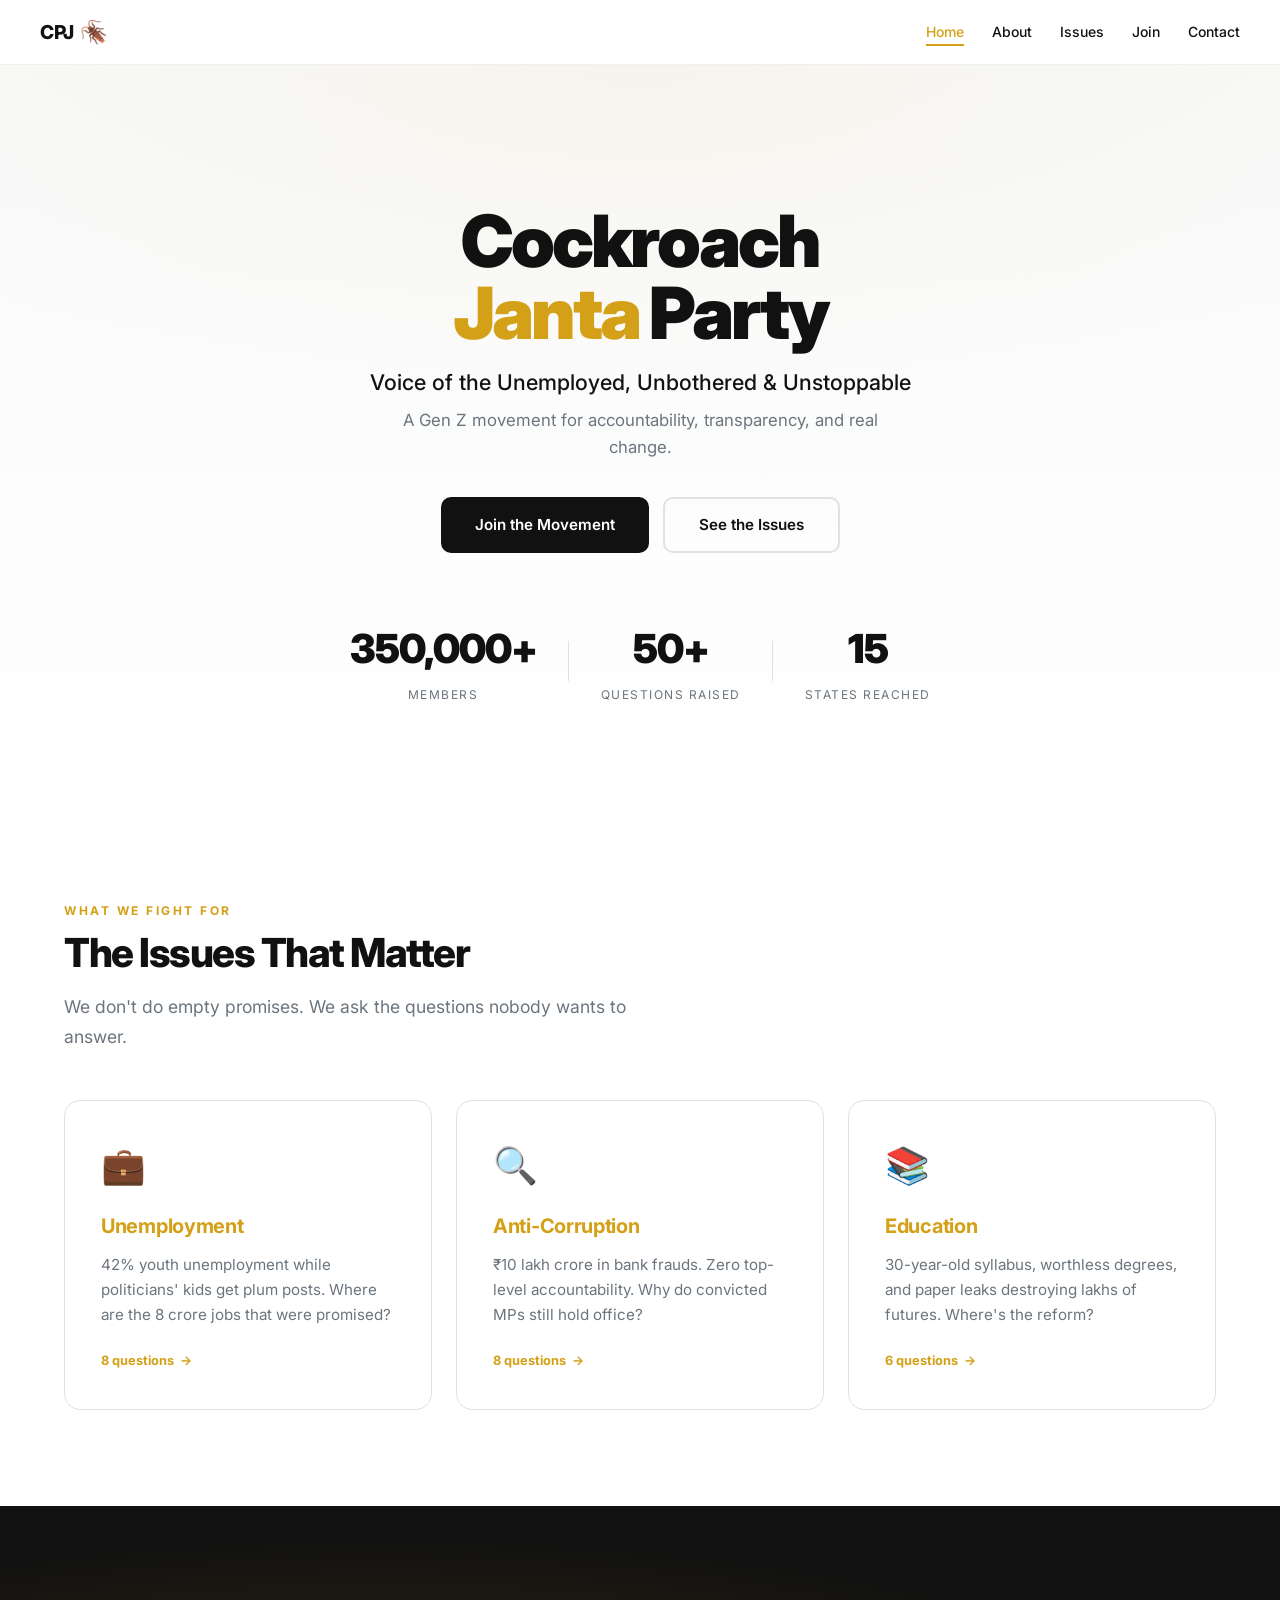
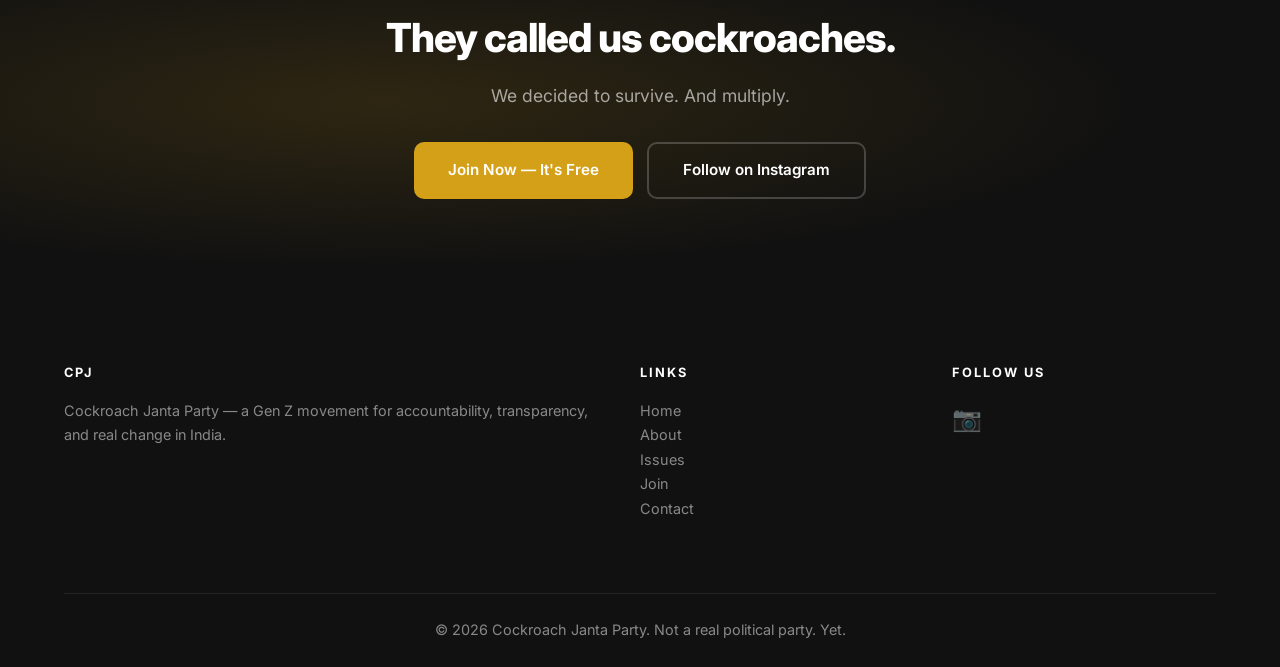
==== commit 4dad25b4: "remove public wall page completely" ====
--- a/index.html
+++ b/index.html
@@ -23,7 +23,6 @@
         <li><a href="index.html">Home</a></li>
         <li><a href="about.html">About</a></li>
         <li><a href="issues.html">Issues</a></li>
-        <li><a href="wall.html">Wall</a></li>
         <li><a href="join.html">Join</a></li>
         <li><a href="contact.html">Contact</a></li>
       </ul>
@@ -106,7 +105,6 @@
         <p><a href="index.html">Home</a></p>
         <p><a href="about.html">About</a></p>
         <p><a href="issues.html">Issues</a></p>
-        <p><a href="wall.html">Wall</a></p>
         <p><a href="join.html">Join</a></p>
         <p><a href="contact.html">Contact</a></p>
       </div>
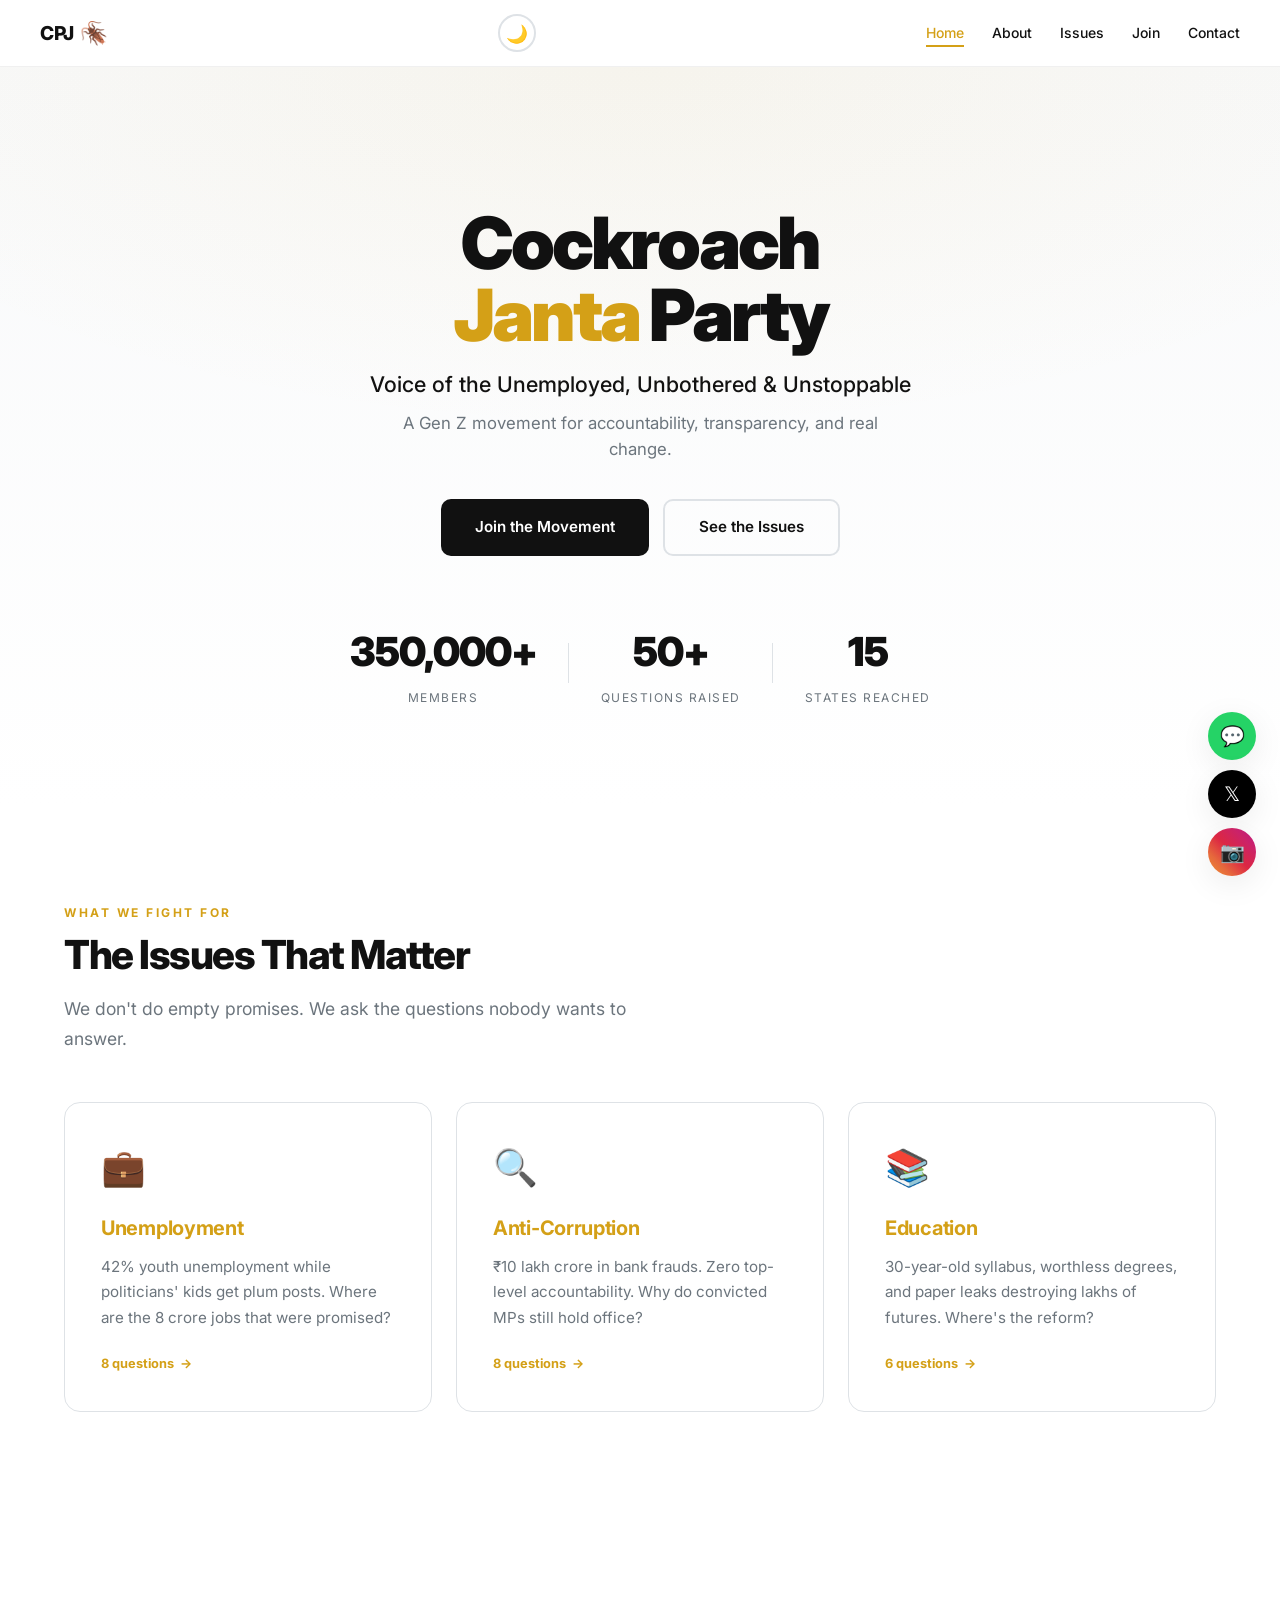
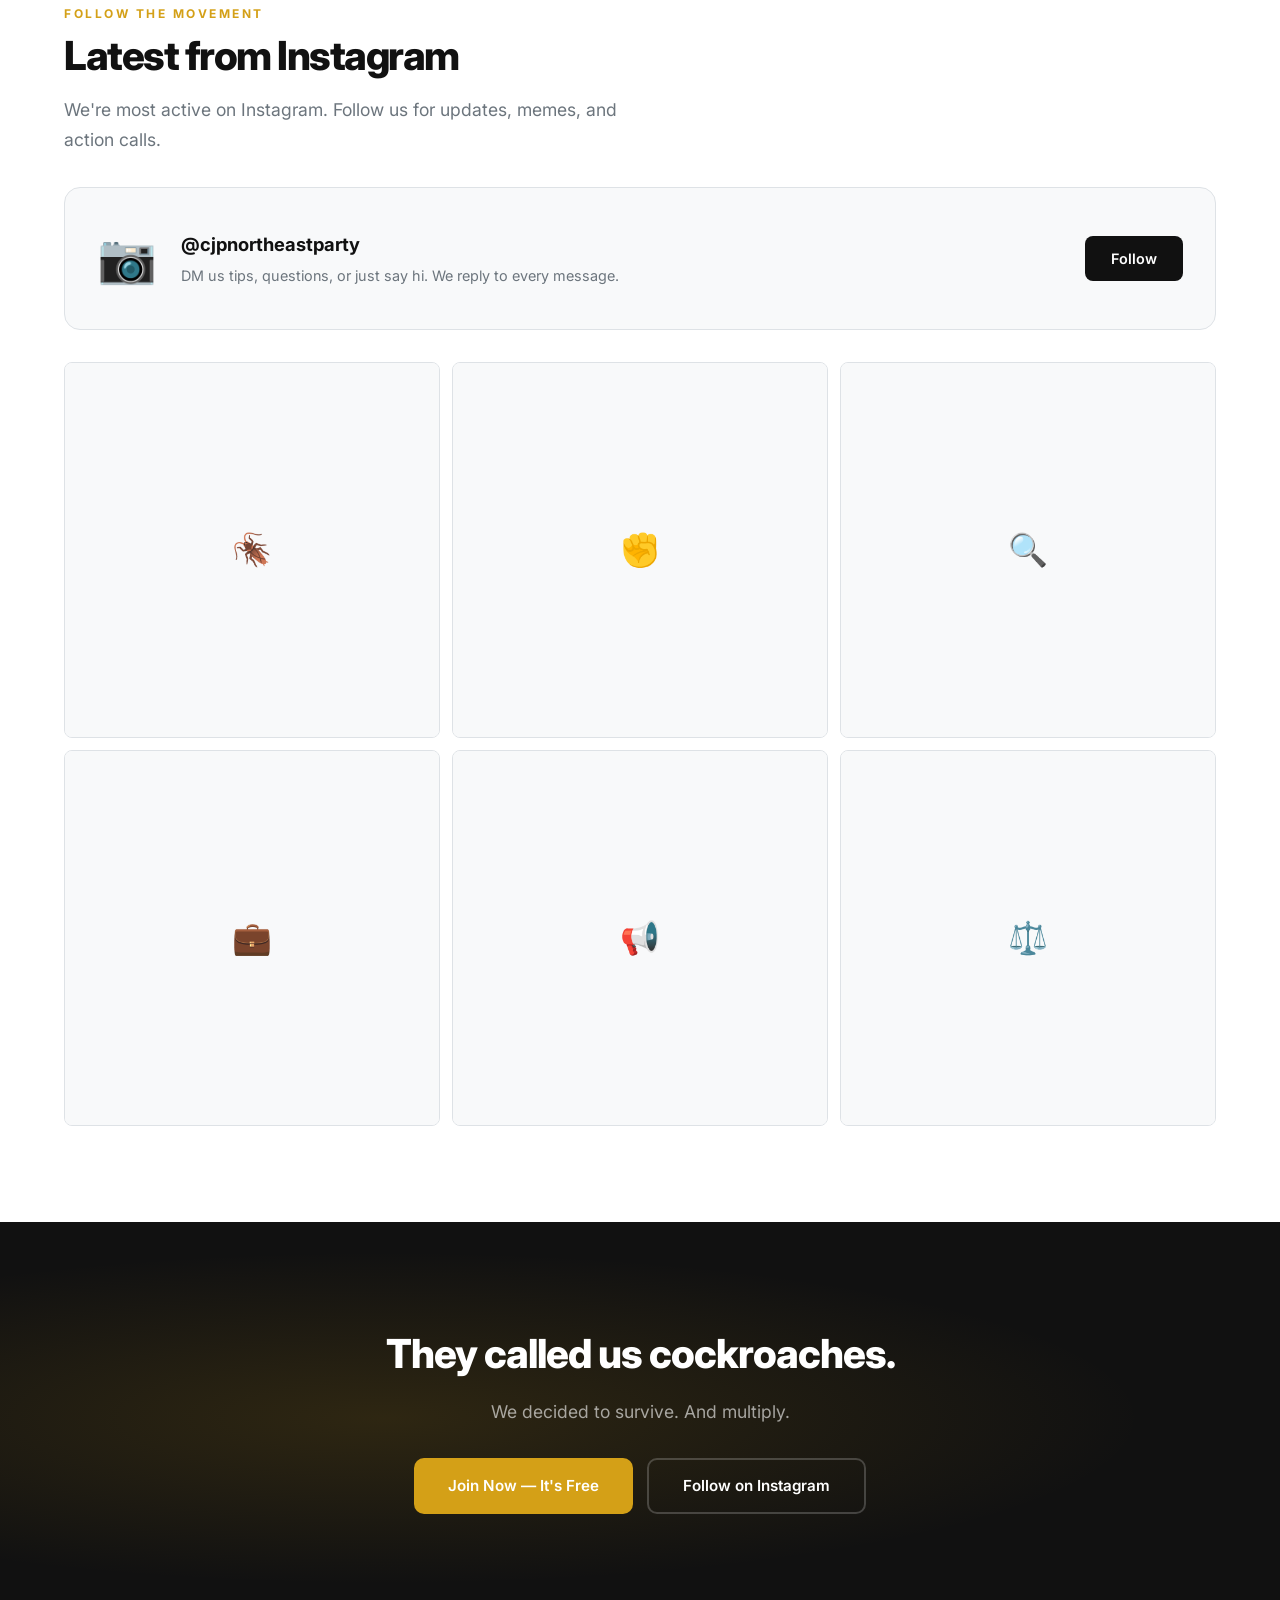
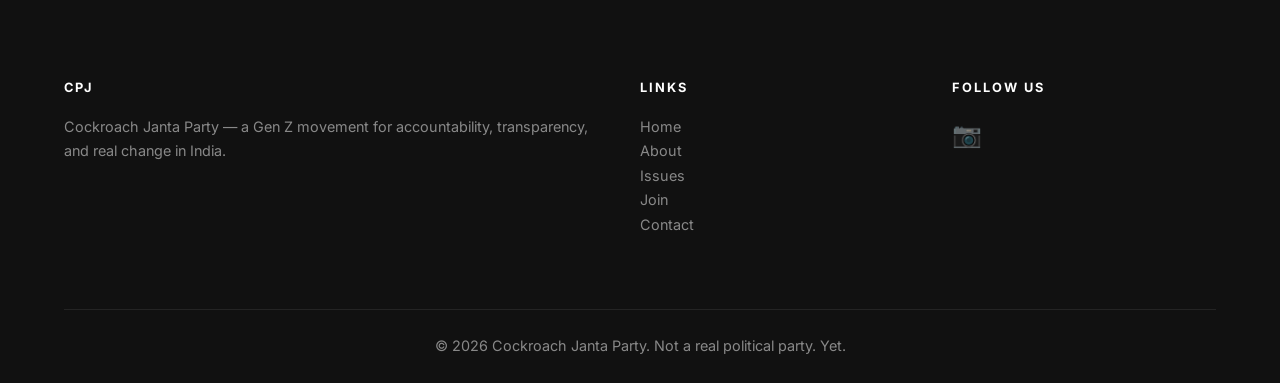
==== commit 855a144e: "add dark mode, Instagram section, floating share buttons" ====
--- a/index.html
+++ b/index.html
@@ -1,5 +1,5 @@
 <!DOCTYPE html>
-<html lang="en">
+<html lang="en" data-theme="light">
 <head>
   <meta charset="UTF-8">
   <meta name="viewport" content="width=device-width, initial-scale=1.0, maximum-scale=5.0">
@@ -18,7 +18,12 @@
       <div class="logo">
         <a href="index.html">CPJ <span>🪳</span></a>
       </div>
-      <button class="nav-toggle" aria-label="Toggle navigation" aria-expanded="false">☰</button>
+      <div style="display:flex;align-items:center;gap:12px;">
+        <button class="theme-toggle" id="theme-toggle" aria-label="Toggle dark mode">
+          <span id="theme-icon">🌙</span>
+        </button>
+        <button class="nav-toggle" aria-label="Toggle navigation" aria-expanded="false">☰</button>
+      </div>
       <ul class="nav-links">
         <li><a href="index.html">Home</a></li>
         <li><a href="about.html">About</a></li>
@@ -83,6 +88,42 @@
     </div>
   </section>
 
+  <section>
+    <div class="container">
+      <p class="section-label">Follow the Movement</p>
+      <h2 class="section-title">Latest from Instagram</h2>
+      <p class="section-desc">We're most active on Instagram. Follow us for updates, memes, and action calls.</p>
+      <div class="ig-follow-card" style="margin-top:32px;">
+        <div class="ig-icon">📷</div>
+        <div class="ig-text">
+          <h4>@cjpnortheastparty</h4>
+          <p>DM us tips, questions, or just say hi. We reply to every message.</p>
+        </div>
+        <a href="https://www.instagram.com/cjpnortheastparty" target="_blank" rel="noopener" class="btn btn-primary">Follow</a>
+      </div>
+      <div class="instagram-grid">
+        <a href="https://www.instagram.com/cjpnortheastparty" target="_blank" rel="noopener">
+          <div class="ig-placeholder">🪳</div>
+        </a>
+        <a href="https://www.instagram.com/cjpnortheastparty" target="_blank" rel="noopener">
+          <div class="ig-placeholder">✊</div>
+        </a>
+        <a href="https://www.instagram.com/cjpnortheastparty" target="_blank" rel="noopener">
+          <div class="ig-placeholder">🔍</div>
+        </a>
+        <a href="https://www.instagram.com/cjpnortheastparty" target="_blank" rel="noopener">
+          <div class="ig-placeholder">💼</div>
+        </a>
+        <a href="https://www.instagram.com/cjpnortheastparty" target="_blank" rel="noopener">
+          <div class="ig-placeholder">📢</div>
+        </a>
+        <a href="https://www.instagram.com/cjpnortheastparty" target="_blank" rel="noopener">
+          <div class="ig-placeholder">⚖️</div>
+        </a>
+      </div>
+    </div>
+  </section>
+
   <section class="cta-section">
     <div class="container">
       <h2>They called us cockroaches.</h2>
@@ -93,6 +134,12 @@
       </div>
     </div>
   </section>
+
+  <div class="share-bar">
+    <a href="https://wa.me/?text=Cockroach%20Janta%20Party%20🪳%20-%20Join%20the%20movement%21%20https%3A%2F%2Famannotop.github.io%2Fcpj-website%2F" target="_blank" rel="noopener" class="share-btn whatsapp" aria-label="Share on WhatsApp">💬</a>
+    <a href="https://twitter.com/intent/tweet?text=Cockroach%20Janta%20Party%20🪳%20-%20Join%20the%20movement%21&url=https%3A%2F%2Famannotop.github.io%2Fcpj-website%2F" target="_blank" rel="noopener" class="share-btn x" aria-label="Share on X">𝕏</a>
+    <a href="https://www.instagram.com/cjpnortheastparty" target="_blank" rel="noopener" class="share-btn ig" aria-label="Follow on Instagram">📷</a>
+  </div>
 
   <footer>
     <div class="container">
--- a/css/style.css
+++ b/css/style.css
@@ -21,6 +21,31 @@
   --radius: 12px;
   --radius-lg: 16px;
   --transition: 0.25s cubic-bezier(0.4, 0, 0.2, 1);
+  --header-bg: rgba(255,255,255,0.92);
+  --hero-bg: linear-gradient(180deg, #f8f9fa 0%, #ffffff 100%);
+  --card-bg: #ffffff;
+  --footer-text: rgba(255,255,255,0.5);
+  --ig-gradient: linear-gradient(45deg, #f09433, #e6683c, #dc2743, #cc2366, #bc1888);
+}
+
+[data-theme="dark"] {
+  --white: #1a1a2e;
+  --off-white: #16213e;
+  --light-gray: #1e2a4a;
+  --border: #2a3a5e;
+  --text: #e8e8f0;
+  --text-muted: #8899bb;
+  --accent: #f0c040;
+  --accent-hover: #e0b030;
+  --accent-light: #2a2a3e;
+  --shadow-sm: 0 1px 3px rgba(0,0,0,0.2);
+  --shadow-md: 0 4px 16px rgba(0,0,0,0.3);
+  --shadow-lg: 0 8px 32px rgba(0,0,0,0.4);
+  --shadow-xl: 0 16px 48px rgba(0,0,0,0.5);
+  --header-bg: rgba(26,26,46,0.95);
+  --hero-bg: linear-gradient(180deg, #16213e 0%, #1a1a2e 100%);
+  --card-bg: #16213e;
+  --footer-text: rgba(255,255,255,0.4);
 }
 
 html {
@@ -64,7 +89,7 @@
 header {
   position: sticky;
   top: 0;
-  background: rgba(255,255,255,0.92);
+  background: var(--header-bg);
   backdrop-filter: blur(12px);
   -webkit-backdrop-filter: blur(12px);
   border-bottom: 1px solid rgba(0,0,0,0.06);
@@ -231,7 +256,7 @@
 .hero {
   padding: 140px 0 100px;
   text-align: center;
-  background: linear-gradient(180deg, var(--off-white) 0%, var(--white) 100%);
+  background: var(--hero-bg);
   position: relative;
   overflow: hidden;
 }
@@ -1426,6 +1451,201 @@
   }
 }
 
+/* Dark mode toggle */
+.theme-toggle {
+  background: none;
+  border: 2px solid var(--border);
+  border-radius: 50%;
+  width: 38px;
+  height: 38px;
+  display: flex;
+  align-items: center;
+  justify-content: center;
+  cursor: pointer;
+  font-size: 1.1rem;
+  transition: all var(--transition);
+  color: var(--text);
+  font-family: inherit;
+}
+
+.theme-toggle:hover {
+  border-color: var(--accent);
+  background: var(--accent-light);
+}
+
+/* Instagram section */
+.instagram-grid {
+  display: grid;
+  grid-template-columns: repeat(3, 1fr);
+  gap: 12px;
+  margin-top: 32px;
+}
+
+.instagram-grid a {
+  display: block;
+  border-radius: 8px;
+  overflow: hidden;
+  aspect-ratio: 1;
+  background: var(--off-white);
+  border: 1px solid var(--border);
+  transition: all var(--transition);
+  position: relative;
+}
+
+.instagram-grid a:hover {
+  transform: scale(1.03);
+  box-shadow: var(--shadow-lg);
+}
+
+.instagram-grid .ig-placeholder {
+  width: 100%;
+  height: 100%;
+  display: flex;
+  align-items: center;
+  justify-content: center;
+  font-size: 2rem;
+  background: var(--off-white);
+  color: var(--text-muted);
+  transition: all var(--transition);
+}
+
+.instagram-grid a:hover .ig-placeholder {
+  background: var(--accent-light);
+  color: var(--accent);
+}
+
+.instagram-embed-wrap {
+  max-width: 540px;
+  margin: 32px auto 0;
+  border-radius: var(--radius);
+  overflow: hidden;
+  border: 1px solid var(--border);
+  background: var(--off-white);
+}
+
+.instagram-embed-wrap iframe {
+  width: 100%;
+  border: none;
+  display: block;
+}
+
+/* Floating share buttons */
+.share-bar {
+  position: fixed;
+  bottom: 24px;
+  right: 24px;
+  display: flex;
+  flex-direction: column;
+  gap: 10px;
+  z-index: 99;
+}
+
+.share-btn {
+  width: 48px;
+  height: 48px;
+  border-radius: 50%;
+  display: flex;
+  align-items: center;
+  justify-content: center;
+  font-size: 1.25rem;
+  color: #fff;
+  border: none;
+  cursor: pointer;
+  box-shadow: var(--shadow-lg);
+  transition: all var(--transition);
+  text-decoration: none;
+}
+
+.share-btn:hover {
+  transform: scale(1.1);
+  box-shadow: var(--shadow-xl);
+  color: #fff;
+}
+
+.share-btn.ig {
+  background: var(--ig-gradient);
+}
+
+.share-btn.whatsapp {
+  background: #25D366;
+}
+
+.share-btn.x {
+  background: #000;
+}
+
+.share-btn.share {
+  background: var(--accent);
+}
+
+/* Instagram follow CTA card */
+.ig-follow-card {
+  display: flex;
+  align-items: center;
+  gap: 24px;
+  background: var(--off-white);
+  border: 1px solid var(--border);
+  border-radius: var(--radius-lg);
+  padding: 32px;
+  transition: all var(--transition);
+}
+
+.ig-follow-card:hover {
+  box-shadow: var(--shadow-md);
+  border-color: var(--accent);
+}
+
+.ig-follow-card .ig-icon {
+  font-size: 3rem;
+  flex-shrink: 0;
+}
+
+.ig-follow-card .ig-text h4 {
+  font-size: 1.15rem;
+  font-weight: 700;
+  margin-bottom: 4px;
+}
+
+.ig-follow-card .ig-text p {
+  font-size: 0.9rem;
+  color: var(--text-muted);
+}
+
+.ig-follow-card .btn {
+  margin-left: auto;
+  flex-shrink: 0;
+}
+
+@media (max-width: 767px) {
+  .instagram-grid {
+    grid-template-columns: repeat(3, 1fr);
+    gap: 8px;
+  }
+
+  .share-bar {
+    bottom: 16px;
+    right: 16px;
+    gap: 8px;
+  }
+
+  .share-btn {
+    width: 42px;
+    height: 42px;
+    font-size: 1.1rem;
+  }
+
+  .ig-follow-card {
+    flex-direction: column;
+    text-align: center;
+    padding: 24px;
+  }
+
+  .ig-follow-card .btn {
+    margin-left: 0;
+    width: 100%;
+  }
+}
+
 /* Reduced motion */
 @media (prefers-reduced-motion: reduce) {
   *,
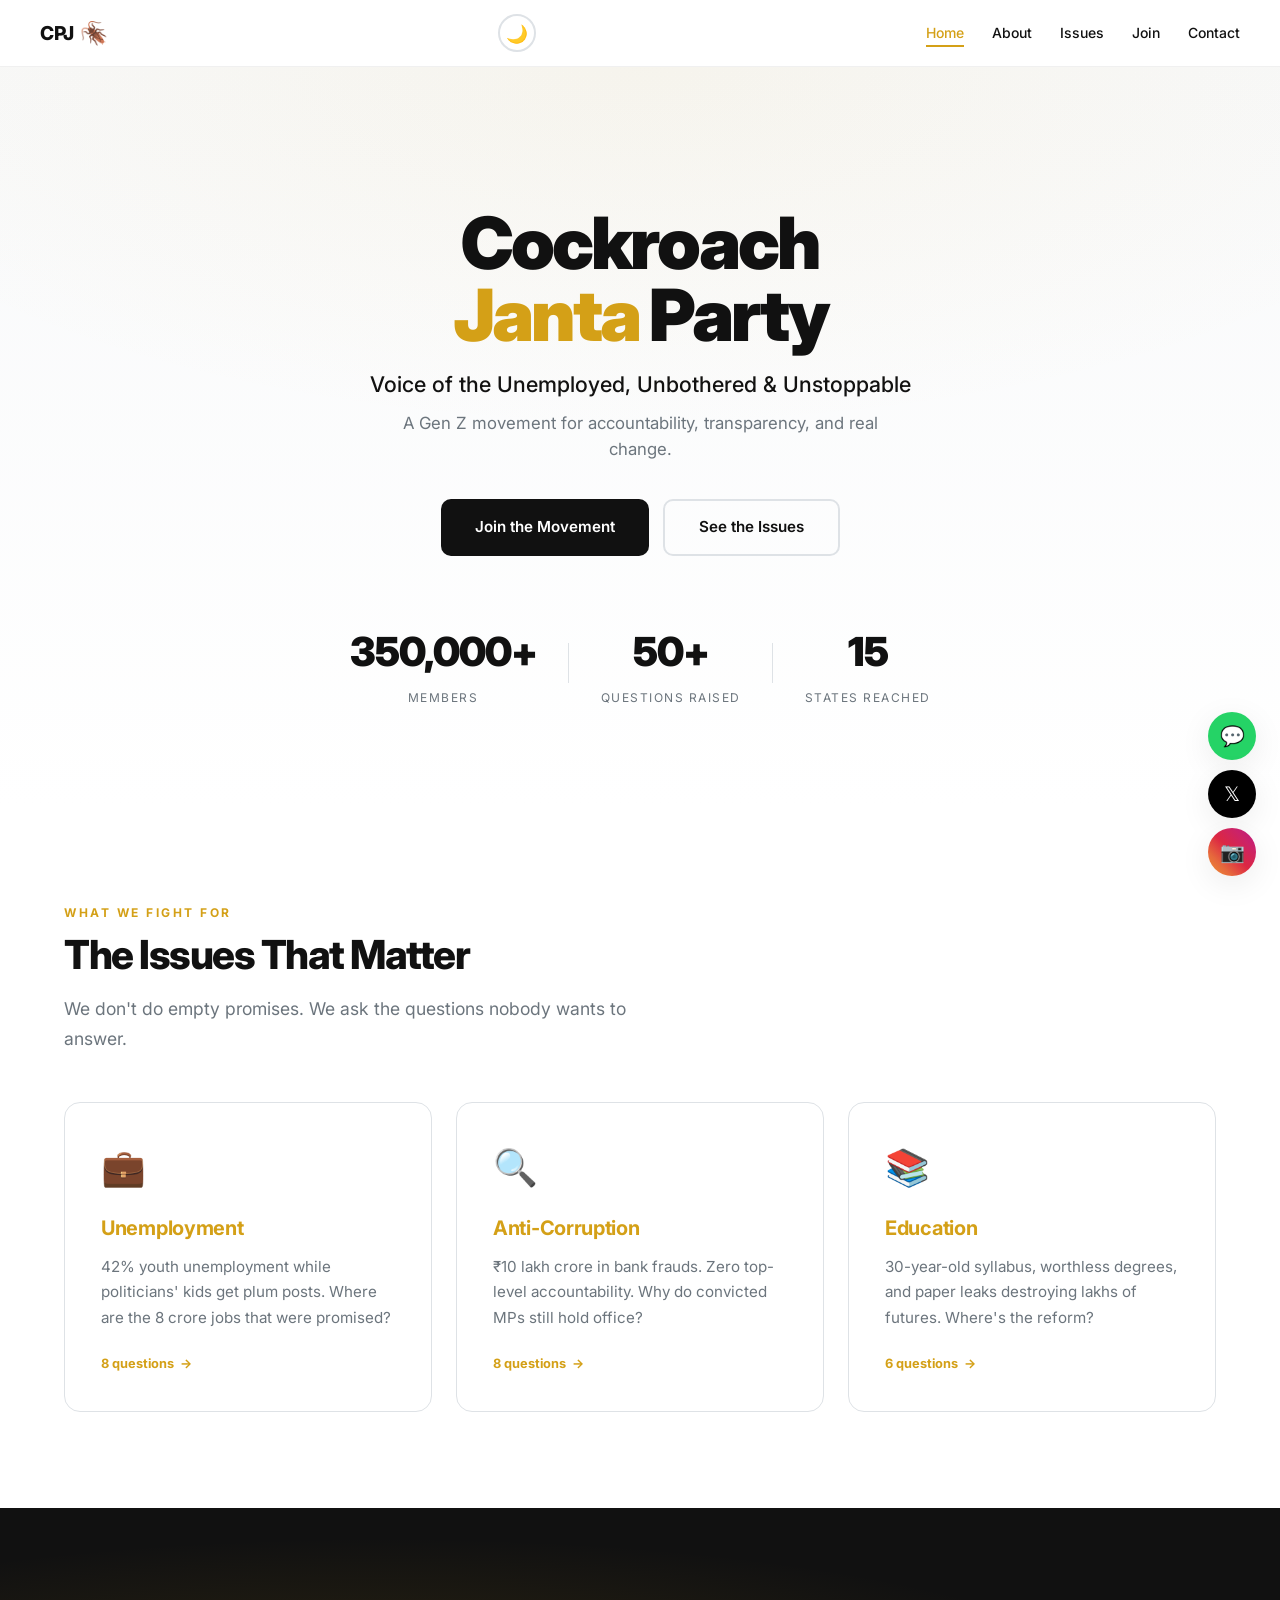
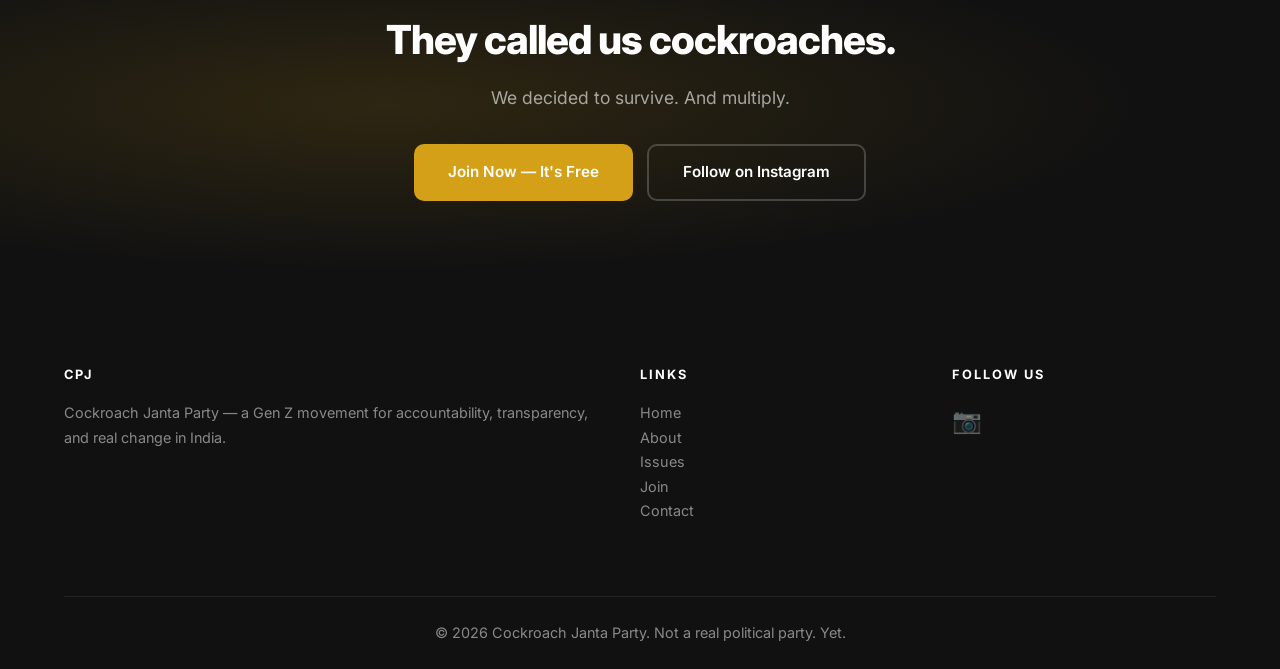
==== commit 75efc700: "remove Instagram feed section from homepage" ====
--- a/index.html
+++ b/index.html
@@ -88,42 +88,6 @@
     </div>
   </section>
 
-  <section>
-    <div class="container">
-      <p class="section-label">Follow the Movement</p>
-      <h2 class="section-title">Latest from Instagram</h2>
-      <p class="section-desc">We're most active on Instagram. Follow us for updates, memes, and action calls.</p>
-      <div class="ig-follow-card" style="margin-top:32px;">
-        <div class="ig-icon">📷</div>
-        <div class="ig-text">
-          <h4>@cjpnortheastparty</h4>
-          <p>DM us tips, questions, or just say hi. We reply to every message.</p>
-        </div>
-        <a href="https://www.instagram.com/cjpnortheastparty" target="_blank" rel="noopener" class="btn btn-primary">Follow</a>
-      </div>
-      <div class="instagram-grid">
-        <a href="https://www.instagram.com/cjpnortheastparty" target="_blank" rel="noopener">
-          <div class="ig-placeholder">🪳</div>
-        </a>
-        <a href="https://www.instagram.com/cjpnortheastparty" target="_blank" rel="noopener">
-          <div class="ig-placeholder">✊</div>
-        </a>
-        <a href="https://www.instagram.com/cjpnortheastparty" target="_blank" rel="noopener">
-          <div class="ig-placeholder">🔍</div>
-        </a>
-        <a href="https://www.instagram.com/cjpnortheastparty" target="_blank" rel="noopener">
-          <div class="ig-placeholder">💼</div>
-        </a>
-        <a href="https://www.instagram.com/cjpnortheastparty" target="_blank" rel="noopener">
-          <div class="ig-placeholder">📢</div>
-        </a>
-        <a href="https://www.instagram.com/cjpnortheastparty" target="_blank" rel="noopener">
-          <div class="ig-placeholder">⚖️</div>
-        </a>
-      </div>
-    </div>
-  </section>
-
   <section class="cta-section">
     <div class="container">
       <h2>They called us cockroaches.</h2>
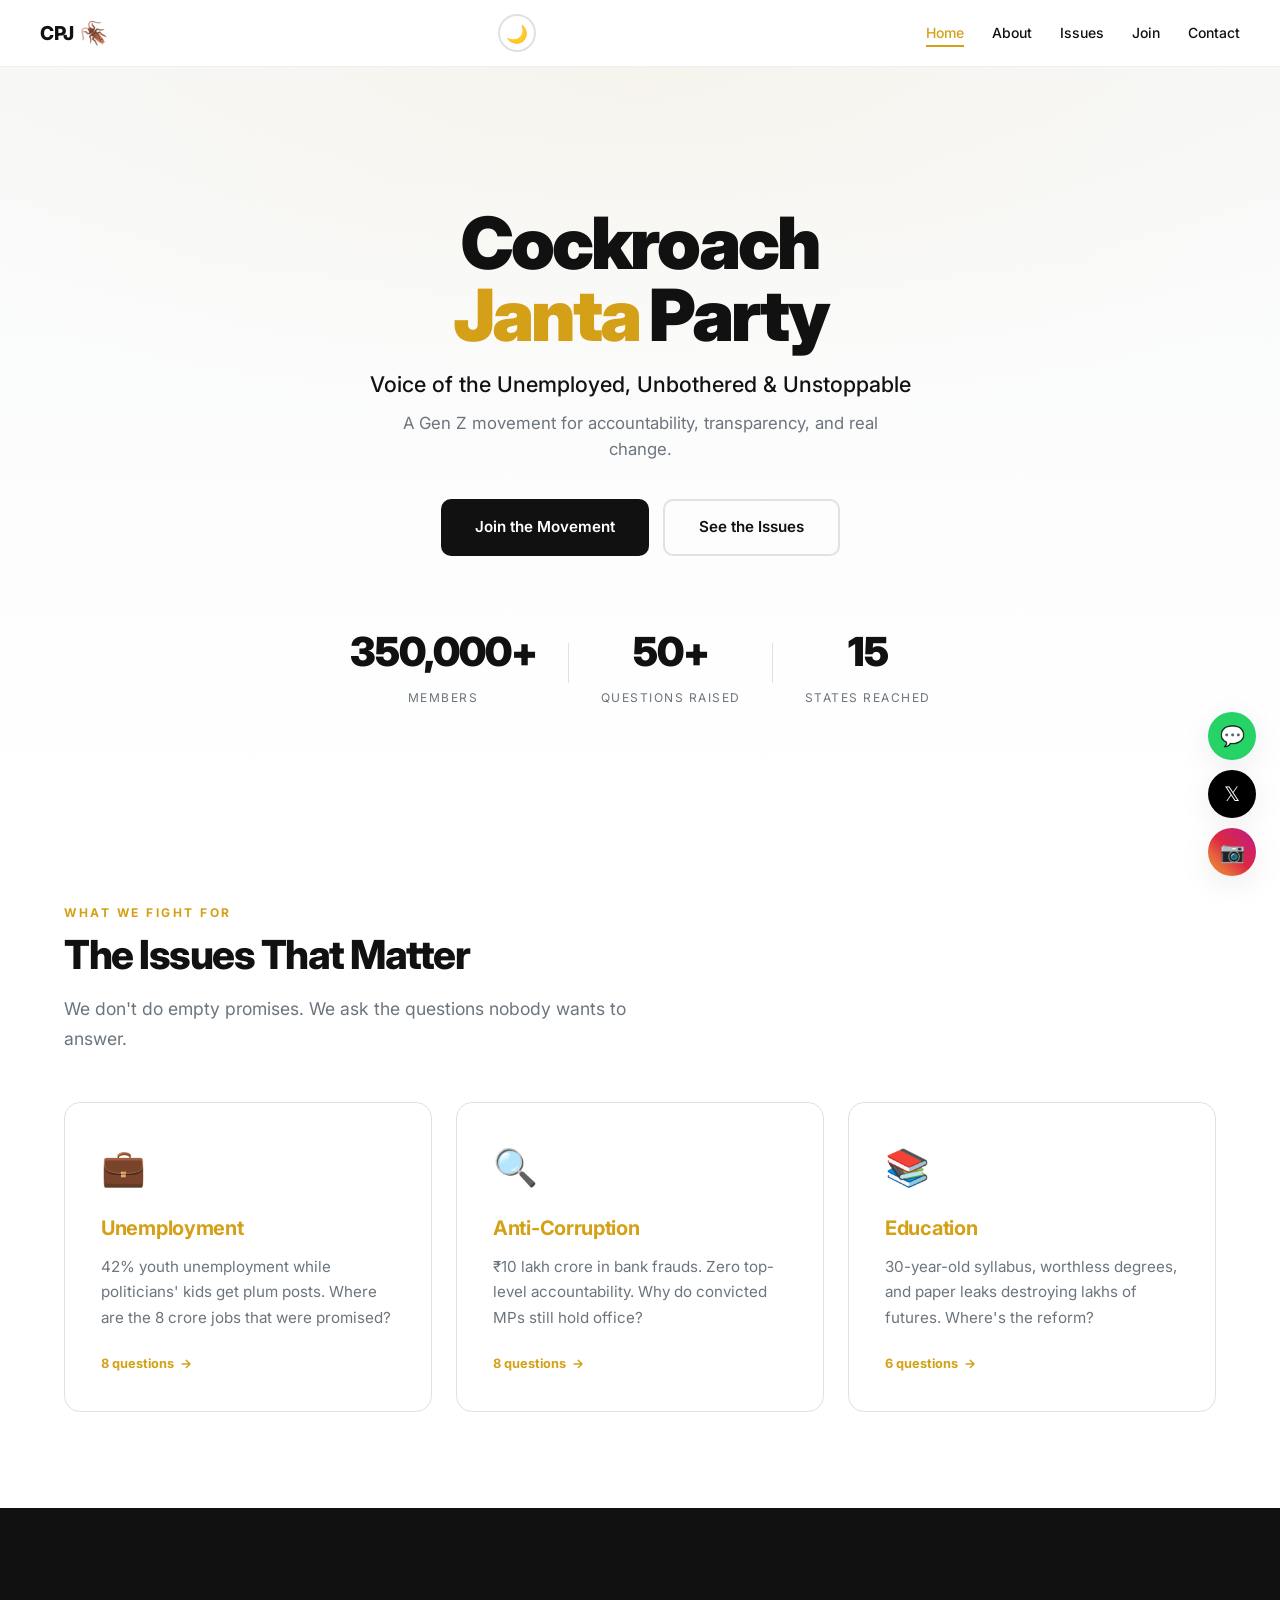
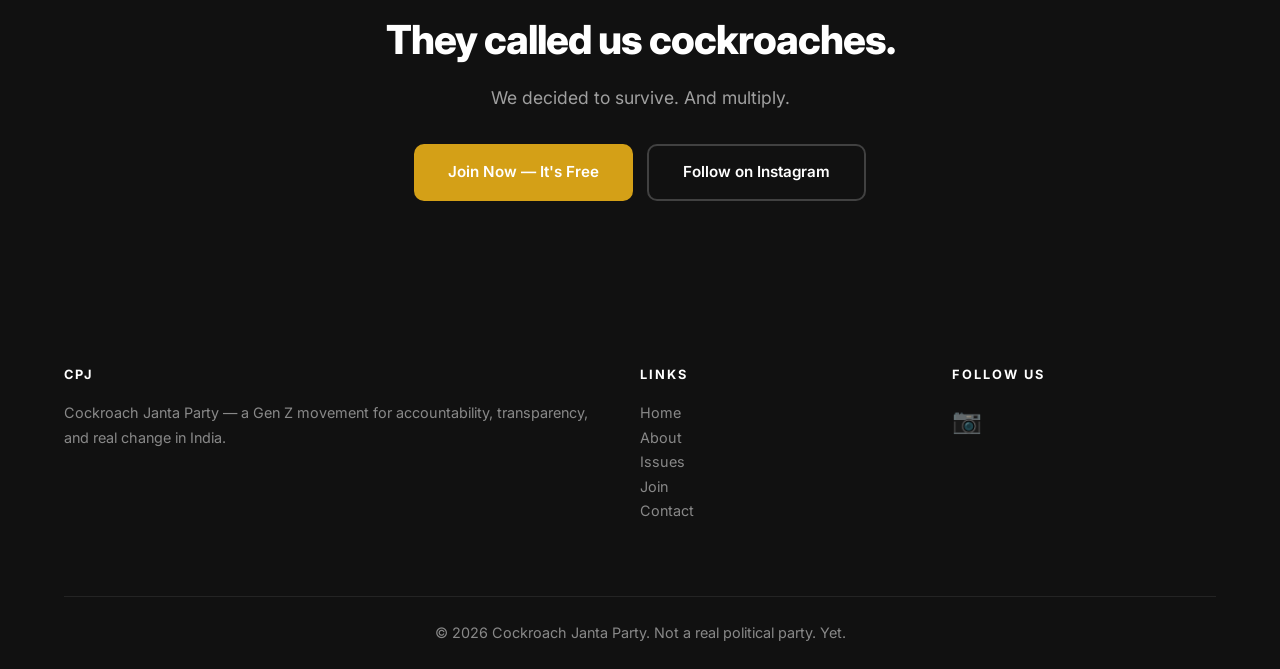
==== commit c0f4defd: "clean up source: remove orphaned CSS, deduplicate media queries, remove inline styles, organize code" ====
--- a/index.html
+++ b/index.html
@@ -18,7 +18,7 @@
       <div class="logo">
         <a href="index.html">CPJ <span>🪳</span></a>
       </div>
-      <div style="display:flex;align-items:center;gap:12px;">
+      <div class="header-actions">
         <button class="theme-toggle" id="theme-toggle" aria-label="Toggle dark mode">
           <span id="theme-icon">🌙</span>
         </button>
--- a/css/style.css
+++ b/css/style.css
@@ -23,9 +23,6 @@
   --transition: 0.25s cubic-bezier(0.4, 0, 0.2, 1);
   --header-bg: rgba(255,255,255,0.92);
   --hero-bg: linear-gradient(180deg, #f8f9fa 0%, #ffffff 100%);
-  --card-bg: #ffffff;
-  --footer-text: rgba(255,255,255,0.5);
-  --ig-gradient: linear-gradient(45deg, #f09433, #e6683c, #dc2743, #cc2366, #bc1888);
 }
 
 [data-theme="dark"] {
@@ -44,8 +41,6 @@
   --shadow-xl: 0 16px 48px rgba(0,0,0,0.5);
   --header-bg: rgba(26,26,46,0.95);
   --hero-bg: linear-gradient(180deg, #16213e 0%, #1a1a2e 100%);
-  --card-bg: #16213e;
-  --footer-text: rgba(255,255,255,0.4);
 }
 
 html {
@@ -59,14 +54,7 @@
   background: var(--white);
   line-height: 1.6;
   -webkit-font-smoothing: antialiased;
-  -moz-osx-font-smoothing: grayscale;
   overflow-x: hidden;
-}
-
-img {
-  max-width: 100%;
-  height: auto;
-  display: block;
 }
 
 a {
@@ -85,7 +73,7 @@
   padding: 0 24px;
 }
 
-/* Header */
+/* ─── Header ─── */
 header {
   position: sticky;
   top: 0;
@@ -106,6 +94,12 @@
   align-items: center;
   justify-content: space-between;
   padding: 14px 0;
+}
+
+.header-actions {
+  display: flex;
+  align-items: center;
+  gap: 12px;
 }
 
 .logo a {
@@ -175,7 +169,29 @@
   color: var(--accent);
 }
 
-/* Buttons */
+/* ─── Theme Toggle ─── */
+.theme-toggle {
+  background: none;
+  border: 2px solid var(--border);
+  border-radius: 50%;
+  width: 38px;
+  height: 38px;
+  display: flex;
+  align-items: center;
+  justify-content: center;
+  cursor: pointer;
+  font-size: 1.1rem;
+  transition: all var(--transition);
+  color: var(--text);
+  font-family: inherit;
+}
+
+.theme-toggle:hover {
+  border-color: var(--accent);
+  background: var(--accent-light);
+}
+
+/* ─── Buttons ─── */
 .btn {
   display: inline-flex;
   align-items: center;
@@ -223,36 +239,7 @@
   border-radius: 10px;
 }
 
-/* Sections */
-section {
-  padding: 96px 0;
-}
-
-.section-label {
-  font-size: 0.75rem;
-  font-weight: 700;
-  text-transform: uppercase;
-  letter-spacing: 2.5px;
-  color: var(--accent);
-  margin-bottom: 10px;
-}
-
-.section-title {
-  font-size: 2.5rem;
-  font-weight: 800;
-  letter-spacing: -1.5px;
-  line-height: 1.15;
-  margin-bottom: 16px;
-}
-
-.section-desc {
-  font-size: 1.1rem;
-  color: var(--text-muted);
-  max-width: 580px;
-  line-height: 1.7;
-}
-
-/* Hero */
+/* ─── Hero ─── */
 .hero {
   padding: 140px 0 100px;
   text-align: center;
@@ -283,7 +270,6 @@
 
 .hero h1 span {
   color: var(--accent);
-  position: relative;
 }
 
 .hero .tagline {
@@ -309,7 +295,7 @@
   flex-wrap: wrap;
 }
 
-/* Stats */
+/* ─── Stats ─── */
 .stats {
   display: flex;
   justify-content: center;
@@ -349,7 +335,59 @@
   margin-top: 4px;
 }
 
-/* Issue Cards */
+/* ─── Page Hero ─── */
+.page-hero {
+  padding: 120px 0 64px;
+  background: linear-gradient(180deg, var(--off-white) 0%, var(--white) 100%);
+  text-align: center;
+  position: relative;
+}
+
+.page-hero h1 {
+  font-size: 3rem;
+  font-weight: 900;
+  letter-spacing: -2px;
+  margin-bottom: 12px;
+}
+
+.page-hero p {
+  font-size: 1.15rem;
+  color: var(--text-muted);
+  max-width: 560px;
+  margin: 0 auto;
+  line-height: 1.7;
+}
+
+/* ─── Sections ─── */
+section {
+  padding: 96px 0;
+}
+
+.section-label {
+  font-size: 0.75rem;
+  font-weight: 700;
+  text-transform: uppercase;
+  letter-spacing: 2.5px;
+  color: var(--accent);
+  margin-bottom: 10px;
+}
+
+.section-title {
+  font-size: 2.5rem;
+  font-weight: 800;
+  letter-spacing: -1.5px;
+  line-height: 1.15;
+  margin-bottom: 16px;
+}
+
+.section-desc {
+  font-size: 1.1rem;
+  color: var(--text-muted);
+  max-width: 580px;
+  line-height: 1.7;
+}
+
+/* ─── Issue Cards ─── */
 .issues-grid {
   display: grid;
   grid-template-columns: repeat(auto-fit, minmax(320px, 1fr));
@@ -427,7 +465,7 @@
   transform: translateX(4px);
 }
 
-/* CTA Section */
+/* ─── CTA Section ─── */
 .cta-section {
   background: var(--text);
   color: var(--white);
@@ -437,17 +475,6 @@
   overflow: hidden;
 }
 
-.cta-section::before {
-  content: '';
-  position: absolute;
-  top: 0;
-  left: 0;
-  right: 0;
-  bottom: 0;
-  background: radial-gradient(ellipse at 30% 50%, rgba(212,160,23,0.15) 0%, transparent 60%);
-  pointer-events: none;
-}
-
 .cta-section h2 {
   font-size: 2.5rem;
   font-weight: 800;
@@ -493,43 +520,7 @@
   border-color: var(--white);
 }
 
-/* Page Hero */
-.page-hero {
-  padding: 120px 0 64px;
-  background: linear-gradient(180deg, var(--off-white) 0%, var(--white) 100%);
-  text-align: center;
-  position: relative;
-}
-
-.page-hero::before {
-  content: '';
-  position: absolute;
-  top: -30%;
-  left: -10%;
-  width: 120%;
-  height: 80%;
-  background: radial-gradient(ellipse at center, rgba(212,160,23,0.04) 0%, transparent 70%);
-  pointer-events: none;
-}
-
-.page-hero h1 {
-  font-size: 3rem;
-  font-weight: 900;
-  letter-spacing: -2px;
-  margin-bottom: 12px;
-  position: relative;
-}
-
-.page-hero p {
-  font-size: 1.15rem;
-  color: var(--text-muted);
-  max-width: 560px;
-  margin: 0 auto;
-  line-height: 1.7;
-  position: relative;
-}
-
-/* About Section */
+/* ─── About ─── */
 .about-section {
   display: grid;
   grid-template-columns: 1fr 1fr;
@@ -552,7 +543,6 @@
   line-height: 1.7;
 }
 
-/* Values Grid */
 .values-grid {
   display: grid;
   grid-template-columns: 1fr 1fr;
@@ -589,7 +579,7 @@
   line-height: 1.6;
 }
 
-/* Issue Topics */
+/* ─── Issue Topics ─── */
 .issue-list {
   margin-top: 48px;
 }
@@ -602,10 +592,6 @@
   transition: all var(--transition);
 }
 
-.issue-topic:hover {
-  border-color: rgba(212,160,23,0.3);
-}
-
 .issue-topic.open {
   border-color: var(--accent);
   box-shadow: var(--shadow-md);
@@ -677,7 +663,7 @@
   font-weight: 700;
 }
 
-/* Join Page */
+/* ─── Join ─── */
 .join-options {
   display: grid;
   grid-template-columns: 1fr 1fr;
@@ -719,7 +705,7 @@
   font-size: 1.1rem;
 }
 
-/* Form */
+/* ─── Form ─── */
 .form-container {
   background: var(--white);
   border: 1px solid var(--border);
@@ -769,12 +755,7 @@
   box-shadow: 0 0 0 3px rgba(212,160,23,0.1);
 }
 
-.form-group input::placeholder,
-.form-group textarea::placeholder {
-  color: #adb5bd;
-}
-
-/* Success Message */
+/* ─── Success Message ─── */
 .success-msg {
   display: none;
   text-align: center;
@@ -802,7 +783,181 @@
   color: var(--text-muted);
 }
 
-/* Footer */
+/* ─── Contact ─── */
+.contact-hero {
+  text-align: center;
+  padding: 48px 24px;
+  background: var(--off-white);
+  border: 1px solid var(--border);
+  border-radius: var(--radius-lg);
+  margin-bottom: 40px;
+}
+
+.contact-hero h2 {
+  font-size: 1.5rem;
+  font-weight: 700;
+  margin-bottom: 8px;
+}
+
+.contact-hero p {
+  color: var(--text-muted);
+  margin-bottom: 24px;
+}
+
+.contact-grid {
+  display: grid;
+  grid-template-columns: 1fr 1fr;
+  gap: 40px;
+  margin-top: 40px;
+}
+
+.contact-info h3 {
+  font-size: 1.25rem;
+  font-weight: 700;
+  margin-bottom: 16px;
+}
+
+.contact-info p {
+  color: var(--text-muted);
+  margin-bottom: 12px;
+  font-size: 0.95rem;
+}
+
+.contact-features {
+  list-style: none;
+  margin: 12px 0;
+}
+
+.contact-features li {
+  padding: 6px 0;
+  font-size: 0.95rem;
+}
+
+.contact-chapter-list {
+  list-style: none;
+  margin: 12px 0;
+}
+
+.contact-chapter-list li {
+  padding: 6px 0;
+  font-size: 0.95rem;
+}
+
+/* ─── FAQ ─── */
+.faq-section {
+  margin-top: 64px;
+}
+
+.faq-section > h2 {
+  font-size: 1.5rem;
+  font-weight: 700;
+  margin-bottom: 24px;
+}
+
+.faq-item {
+  border: 1px solid var(--border);
+  border-radius: 8px;
+  margin-bottom: 12px;
+  overflow: hidden;
+  transition: all var(--transition);
+}
+
+.faq-question {
+  padding: 16px 20px;
+  cursor: pointer;
+  display: flex;
+  justify-content: space-between;
+  align-items: center;
+  font-weight: 600;
+  background: var(--off-white);
+  user-select: none;
+}
+
+.faq-question .toggle {
+  color: var(--text-muted);
+  transition: transform var(--transition);
+}
+
+.faq-item.open .faq-question .toggle {
+  transform: rotate(180deg);
+}
+
+.faq-answer {
+  max-height: 0;
+  overflow: hidden;
+  transition: max-height 0.3s ease, padding 0.3s ease;
+  padding: 0 20px;
+}
+
+.faq-item.open .faq-answer {
+  max-height: 500px;
+  padding: 20px;
+}
+
+.faq-answer p {
+  font-size: 0.95rem;
+  color: var(--text-muted);
+  line-height: 1.6;
+}
+
+.ig-cta {
+  display: inline-flex;
+  align-items: center;
+  gap: 12px;
+  padding: 16px 32px;
+  background: linear-gradient(45deg, #f09433, #e6683c, #dc2743, #cc2366, #bc1888);
+  color: #fff;
+  font-size: 1.1rem;
+  font-weight: 700;
+  border-radius: 12px;
+  text-decoration: none;
+  transition: all var(--transition);
+}
+
+.ig-cta:hover {
+  transform: translateY(-2px);
+  box-shadow: 0 8px 24px rgba(225,48,108,0.3);
+  color: #fff;
+}
+
+/* ─── Share Bar ─── */
+.share-bar {
+  position: fixed;
+  bottom: 24px;
+  right: 24px;
+  display: flex;
+  flex-direction: column;
+  gap: 10px;
+  z-index: 99;
+}
+
+.share-btn {
+  width: 48px;
+  height: 48px;
+  border-radius: 50%;
+  display: flex;
+  align-items: center;
+  justify-content: center;
+  font-size: 1.25rem;
+  color: #fff;
+  border: none;
+  cursor: pointer;
+  box-shadow: var(--shadow-lg);
+  transition: all var(--transition);
+  text-decoration: none;
+}
+
+.share-btn:hover {
+  transform: scale(1.1);
+  box-shadow: var(--shadow-xl);
+  color: #fff;
+}
+
+.share-btn.whatsapp { background: #25D366; }
+.share-btn.x { background: #000; }
+.share-btn.ig { background: linear-gradient(45deg, #f09433, #e6683c, #dc2743, #cc2366, #bc1888); }
+
+/* ─── Footer ─── */
 footer {
   background: var(--text);
   color: rgba(255,255,255,0.7);
@@ -859,142 +1014,45 @@
   text-align: center;
 }
 
-/* Animations */
+/* ─── Animations ─── */
 @keyframes fadeInUp {
-  from {
-    opacity: 0;
-    transform: translateY(20px);
-  }
-  to {
-    opacity: 1;
-    transform: translateY(0);
-  }
-}
-
-.animate-on-scroll {
-  opacity: 0;
-  transform: translateY(24px);
-  transition: opacity 0.6s ease, transform 0.6s ease;
-}
-
-.animate-on-scroll.visible {
-  opacity: 1;
-  transform: translateY(0);
-}
-
-/* ========================================
-   RESPONSIVE BREAKPOINTS
-   ======================================== */
-
-/* Large Desktop (1200px+) - already handled by base styles */
-
-/* Laptop (992px - 1199px) */
+  from { opacity: 0; transform: translateY(20px); }
+  to { opacity: 1; transform: translateY(0); }
+}
+
+/* ─── Responsive ─── */
 @media (max-width: 1199px) {
-  .container {
-    max-width: 960px;
-  }
-
-  .hero h1 {
-    font-size: 3.75rem;
-  }
-
-  .section-title {
-    font-size: 2.25rem;
-  }
-
-  .about-section {
-    gap: 48px;
-  }
-
-  .join-options {
-    gap: 36px;
-  }
-
-  footer .container {
-    gap: 36px;
-  }
-}
-
-/* Tablet Landscape (768px - 991px) */
+  .container { max-width: 960px; }
+  .hero h1 { font-size: 3.75rem; }
+  .section-title { font-size: 2.25rem; }
+  .about-section { gap: 48px; }
+  .join-options { gap: 36px; }
+  footer .container { gap: 36px; }
+}
+
 @media (max-width: 991px) {
-  .container {
-    max-width: 720px;
-  }
-
-  .hero {
-    padding: 120px 0 80px;
-  }
-
-  .hero h1 {
-    font-size: 3.25rem;
-    letter-spacing: -2px;
-  }
-
-  .hero .tagline {
-    font-size: 1.2rem;
-  }
-
-  .stats {
-    gap: 48px;
-  }
-
-  .stat-item:not(:last-child)::after {
-    right: -24px;
-  }
-
-  .stat-number {
-    font-size: 2.25rem;
-  }
-
-  .issues-grid {
-    grid-template-columns: repeat(auto-fit, minmax(280px, 1fr));
-    gap: 20px;
-  }
-
-  .about-section {
-    grid-template-columns: 1fr;
-    gap: 40px;
-  }
-
-  .values-grid {
-    grid-template-columns: 1fr 1fr;
-    gap: 16px;
-  }
-
-  .join-options {
-    grid-template-columns: 1fr;
-    gap: 32px;
-  }
-
-  .page-hero h1 {
-    font-size: 2.5rem;
-  }
-
-  .cta-section h2 {
-    font-size: 2.25rem;
-  }
-
-  footer .container {
-    grid-template-columns: 1fr 1fr;
-    gap: 32px;
-  }
-
-  footer .container > div:first-child {
-    grid-column: 1 / -1;
-  }
-}
-
-/* Tablet Portrait (576px - 767px) */
+  .container { max-width: 720px; }
+  .hero { padding: 120px 0 80px; }
+  .hero h1 { font-size: 3.25rem; letter-spacing: -2px; }
+  .hero .tagline { font-size: 1.2rem; }
+  .stats { gap: 48px; }
+  .stat-item:not(:last-child)::after { right: -24px; }
+  .stat-number { font-size: 2.25rem; }
+  .issues-grid { grid-template-columns: repeat(auto-fit, minmax(280px, 1fr)); gap: 20px; }
+  .about-section { grid-template-columns: 1fr; gap: 40px; }
+  .values-grid { grid-template-columns: 1fr 1fr; gap: 16px; }
+  .join-options { grid-template-columns: 1fr; gap: 32px; }
+  .page-hero h1 { font-size: 2.5rem; }
+  .cta-section h2 { font-size: 2.25rem; }
+  footer .container { grid-template-columns: 1fr 1fr; gap: 32px; }
+  footer .container > div:first-child { grid-column: 1 / -1; }
+  .contact-grid { grid-template-columns: 1fr; }
+}
+
 @media (max-width: 767px) {
-  .container {
-    max-width: 540px;
-    padding: 0 20px;
-  }
-
-  .nav-toggle {
-    display: block;
-  }
-
+  .container { max-width: 540px; padding: 0 20px; }
+
+  .nav-toggle { display: block; }
   .nav-links {
     display: none;
     position: absolute;
@@ -1008,667 +1066,146 @@
     border-bottom: 1px solid var(--border);
     box-shadow: var(--shadow-lg);
   }
-
-  .nav-links.open {
-    display: flex;
-  }
-
-  .nav-links a {
-    font-size: 1rem;
-    padding: 8px 0;
-  }
-
-  .hero {
-    padding: 100px 0 64px;
-  }
-
-  .hero h1 {
-    font-size: 2.75rem;
-    letter-spacing: -1.5px;
-  }
-
-  .hero .tagline {
-    font-size: 1.1rem;
-  }
-
-  .hero .sub {
-    font-size: 0.95rem;
-  }
-
-  .btn-lg {
-    padding: 12px 28px;
-    font-size: 0.9rem;
-  }
-
-  .stats {
-    gap: 32px;
-    margin-top: 48px;
-  }
-
-  .stat-item:not(:last-child)::after {
-    display: none;
-  }
-
-  .stat-number {
-    font-size: 2rem;
-  }
-
-  section {
-    padding: 64px 0;
-  }
-
-  .section-title {
-    font-size: 1.75rem;
-    letter-spacing: -1px;
-  }
-
-  .section-desc {
-    font-size: 1rem;
-  }
-
-  .issues-grid {
-    grid-template-columns: 1fr;
-    gap: 16px;
-  }
-
-  .issue-card {
-    padding: 28px;
-  }
-
-  .values-grid {
-    grid-template-columns: 1fr;
-    gap: 12px;
-  }
-
-  .page-hero {
-    padding: 96px 0 48px;
-  }
-
-  .page-hero h1 {
-    font-size: 2rem;
-    letter-spacing: -1px;
-  }
-
-  .page-hero p {
-    font-size: 1rem;
-  }
-
-  .cta-section {
-    padding: 64px 0;
-  }
-
-  .cta-section h2 {
-    font-size: 1.75rem;
-  }
-
-  .cta-section p {
-    font-size: 1rem;
-  }
-
-  .cta-section .btn-group {
-    flex-direction: column;
-    align-items: center;
-  }
-
-  .cta-section .btn {
-    width: 100%;
-    max-width: 280px;
-  }
-
-  .form-container {
-    padding: 28px;
-  }
-
-  footer {
-    padding: 48px 0 20px;
-  }
-
-  footer .container {
-    grid-template-columns: 1fr;
-    gap: 28px;
-  }
-
-  footer .container > div:first-child {
-    grid-column: auto;
-  }
-}
-
-/* Mobile (320px - 575px) */
+  .nav-links.open { display: flex; }
+  .nav-links a { font-size: 1rem; padding: 8px 0; }
+
+  .hero { padding: 100px 0 64px; }
+  .hero h1 { font-size: 2.75rem; letter-spacing: -1.5px; }
+  .hero .tagline { font-size: 1.1rem; }
+  .hero .sub { font-size: 0.95rem; }
+  .btn-lg { padding: 12px 28px; font-size: 0.9rem; }
+
+  .stats { gap: 32px; margin-top: 48px; }
+  .stat-item:not(:last-child)::after { display: none; }
+  .stat-number { font-size: 2rem; }
+
+  section { padding: 64px 0; }
+  .section-title { font-size: 1.75rem; letter-spacing: -1px; }
+  .section-desc { font-size: 1rem; }
+  .issues-grid { grid-template-columns: 1fr; gap: 16px; }
+  .issue-card { padding: 28px; }
+  .values-grid { grid-template-columns: 1fr; gap: 12px; }
+
+  .page-hero { padding: 96px 0 48px; }
+  .page-hero h1 { font-size: 2rem; letter-spacing: -1px; }
+  .page-hero p { font-size: 1rem; }
+
+  .cta-section { padding: 64px 0; }
+  .cta-section h2 { font-size: 1.75rem; }
+  .cta-section p { font-size: 1rem; }
+  .cta-section .btn-group { flex-direction: column; align-items: center; }
+  .cta-section .btn { width: 100%; max-width: 280px; }
+
+  .form-container { padding: 28px; }
+  footer { padding: 48px 0 20px; }
+  footer .container { grid-template-columns: 1fr; gap: 28px; }
+  footer .container > div:first-child { grid-column: auto; }
+
+  .share-bar { bottom: 16px; right: 16px; gap: 8px; }
+  .share-btn { width: 42px; height: 42px; font-size: 1.1rem; }
+}
+
 @media (max-width: 575px) {
-  html {
-    font-size: 15px;
-  }
-
-  .container {
-    padding: 0 16px;
-  }
-
-  .header-inner {
-    padding: 12px 0;
-  }
-
-  .logo a {
-    font-size: 1.1rem;
-  }
-
-  .hero {
-    padding: 80px 0 48px;
-  }
-
-  .hero h1 {
-    font-size: 2.25rem;
-    letter-spacing: -1px;
-  }
-
-  .hero .tagline {
-    font-size: 1rem;
-  }
-
-  .hero .sub {
-    font-size: 0.9rem;
-    margin-bottom: 28px;
-  }
-
-  .hero .btn-group {
-    flex-direction: column;
-    align-items: center;
-    gap: 10px;
-  }
-
-  .hero .btn {
-    width: 100%;
-    max-width: 260px;
-  }
-
-  .stats {
-    flex-direction: column;
-    gap: 24px;
-    margin-top: 40px;
-  }
-
-  .stat-number {
-    font-size: 1.75rem;
-  }
-
-  section {
-    padding: 48px 0;
-  }
-
-  .section-label {
-    font-size: 0.7rem;
-    letter-spacing: 2px;
-  }
-
-  .section-title {
-    font-size: 1.5rem;
-    letter-spacing: -0.75px;
-  }
-
-  .section-desc {
-    font-size: 0.9rem;
-  }
-
-  .issues-grid {
-    gap: 12px;
-  }
-
-  .issue-card {
-    padding: 24px;
-  }
-
-  .issue-card .icon {
-    font-size: 1.75rem;
-    margin-bottom: 12px;
-  }
-
-  .issue-card h3 {
-    font-size: 1.1rem;
-  }
-
-  .issue-card p {
-    font-size: 0.9rem;
-    margin-bottom: 16px;
-  }
-
-  .about-section .content h2 {
-    font-size: 1.5rem;
-  }
-
-  .about-section .content p {
-    font-size: 0.9rem;
-  }
-
-  .value-item {
-    padding: 20px;
-  }
-
-  .value-item h4 {
-    font-size: 1rem;
-  }
-
-  .value-item p {
-    font-size: 0.85rem;
-  }
-
-  .issue-topic-header {
-    padding: 16px 18px;
-  }
-
-  .issue-topic-header h3 {
-    font-size: 1rem;
-  }
-
-  .issue-topic-body {
-    padding: 0 18px;
-  }
-
-  .issue-topic.open .issue-topic-body {
-    padding: 18px;
-  }
-
-  .issue-topic-body li {
-    font-size: 0.9rem;
-    padding: 12px 0;
-  }
-
-  .page-hero {
-    padding: 80px 0 40px;
-  }
-
-  .page-hero h1 {
-    font-size: 1.75rem;
-    letter-spacing: -0.75px;
-  }
-
-  .page-hero p {
-    font-size: 0.9rem;
-  }
-
-  .join-options .info h2 {
-    font-size: 1.5rem;
-  }
-
-  .join-options .info p {
-    font-size: 0.9rem;
-  }
-
-  .join-options .info ul li {
-    font-size: 0.9rem;
-  }
-
-  .form-container {
-    padding: 24px;
-  }
-
-  .form-container h3 {
-    font-size: 1.1rem;
-  }
-
+  html { font-size: 15px; }
+  .container { padding: 0 16px; }
+  .header-inner { padding: 12px 0; }
+  .logo a { font-size: 1.1rem; }
+
+  .hero { padding: 80px 0 48px; }
+  .hero h1 { font-size: 2.25rem; letter-spacing: -1px; }
+  .hero .tagline { font-size: 1rem; }
+  .hero .sub { font-size: 0.9rem; margin-bottom: 28px; }
+  .hero .btn-group { flex-direction: column; align-items: center; gap: 10px; }
+  .hero .btn { width: 100%; max-width: 260px; }
+
+  .stats { flex-direction: column; gap: 24px; margin-top: 40px; }
+  .stat-number { font-size: 1.75rem; }
+
+  section { padding: 48px 0; }
+  .section-label { font-size: 0.7rem; letter-spacing: 2px; }
+  .section-title { font-size: 1.5rem; letter-spacing: -0.75px; }
+  .section-desc { font-size: 0.9rem; }
+  .issues-grid { gap: 12px; }
+  .issue-card { padding: 24px; }
+  .issue-card .icon { font-size: 1.75rem; margin-bottom: 12px; }
+  .issue-card h3 { font-size: 1.1rem; }
+  .issue-card p { font-size: 0.9rem; margin-bottom: 16px; }
+
+  .about-section .content h2 { font-size: 1.5rem; }
+  .about-section .content p { font-size: 0.9rem; }
+  .value-item { padding: 20px; }
+  .value-item h4 { font-size: 1rem; }
+  .value-item p { font-size: 0.85rem; }
+
+  .issue-topic-header { padding: 16px 18px; }
+  .issue-topic-header h3 { font-size: 1rem; }
+  .issue-topic-body { padding: 0 18px; }
+  .issue-topic.open .issue-topic-body { padding: 18px; }
+  .issue-topic-body li { font-size: 0.9rem; padding: 12px 0; }
+
+  .page-hero { padding: 80px 0 40px; }
+  .page-hero h1 { font-size: 1.75rem; letter-spacing: -0.75px; }
+  .page-hero p { font-size: 0.9rem; }
+
+  .join-options .info h2 { font-size: 1.5rem; }
+  .join-options .info p { font-size: 0.9rem; }
+  .join-options .info ul li { font-size: 0.9rem; }
+  .form-container { padding: 24px; }
+  .form-container h3 { font-size: 1.1rem; }
   .form-group input,
   .form-group select,
-  .form-group textarea {
-    padding: 10px 12px;
-    font-size: 0.9rem;
-  }
-
-  .cta-section {
-    padding: 48px 0;
-  }
-
-  .cta-section h2 {
-    font-size: 1.5rem;
-  }
-
-  .cta-section p {
-    font-size: 0.9rem;
-    margin-bottom: 24px;
-  }
-
-  footer {
-    padding: 40px 0 16px;
-  }
-
-  footer h4 {
-    font-size: 0.75rem;
-    margin-bottom: 12px;
-  }
-
-  footer p, footer a {
-    font-size: 0.85rem;
-  }
-
-  footer .social-links a {
-    font-size: 1.25rem;
-  }
-
-  footer .bottom {
-    font-size: 0.75rem;
-    padding-top: 16px;
-    margin-top: 16px;
-  }
-}
-
-/* Small Mobile (320px and below) */
+  .form-group textarea { padding: 10px 12px; font-size: 0.9rem; }
+
+  .cta-section { padding: 48px 0; }
+  .cta-section h2 { font-size: 1.5rem; }
+  .cta-section p { font-size: 0.9rem; margin-bottom: 24px; }
+
+  footer { padding: 40px 0 16px; }
+  footer h4 { font-size: 0.75rem; margin-bottom: 12px; }
+  footer p, footer a { font-size: 0.85rem; }
+  footer .social-links a { font-size: 1.25rem; }
+  footer .bottom { font-size: 0.75rem; padding-top: 16px; margin-top: 16px; }
+}
+
 @media (max-width: 359px) {
-  html {
-    font-size: 14px;
-  }
-
-  .container {
-    padding: 0 12px;
-  }
-
-  .hero h1 {
-    font-size: 2rem;
-  }
-
-  .hero .btn {
-    max-width: 240px;
-  }
-
-  .nav-links {
-    padding: 16px 12px;
-    gap: 8px;
-  }
-
-  .nav-links a {
-    font-size: 0.9rem;
-  }
-
-  .issue-card {
-    padding: 20px;
-  }
-
-  .form-container {
-    padding: 20px;
-  }
-}
-
-/* Touch device optimizations */
+  html { font-size: 14px; }
+  .container { padding: 0 12px; }
+  .hero h1 { font-size: 2rem; }
+  .hero .btn { max-width: 240px; }
+  .nav-links { padding: 16px 12px; gap: 8px; }
+  .nav-links a { font-size: 0.9rem; }
+  .issue-card { padding: 20px; }
+  .form-container { padding: 20px; }
+}
+
 @media (hover: none) and (pointer: coarse) {
-  .btn {
-    min-height: 44px;
-  }
-
-  .nav-links a {
-    padding: 10px 0;
-  }
-
-  .issue-topic-header {
-    min-height: 48px;
-  }
-
+  .btn { min-height: 44px; }
+  .nav-links a { padding: 10px 0; }
+  .issue-topic-header { min-height: 48px; }
   .form-group input,
   .form-group select,
-  .form-group textarea {
-    min-height: 44px;
-  }
-}
-
-/* Landscape orientation fixes */
+  .form-group textarea { min-height: 44px; }
+}
+
 @media (max-height: 500px) and (orientation: landscape) {
-  .hero {
-    padding: 60px 0 40px;
-  }
-
-  .hero h1 {
-    font-size: 2.5rem;
-  }
-
-  .page-hero {
-    padding: 40px 0 32px;
-  }
-
-  .nav-links {
-    flex-direction: row;
-    flex-wrap: wrap;
-    justify-content: center;
-    gap: 16px;
-  }
-}
-
-/* Print styles */
+  .hero { padding: 60px 0 40px; }
+  .hero h1 { font-size: 2.5rem; }
+  .page-hero { padding: 40px 0 32px; }
+  .nav-links { flex-direction: row; flex-wrap: wrap; justify-content: center; gap: 16px; }
+}
+
 @media print {
-  header, footer, .nav-toggle, .btn-group, .cta-section {
-    display: none;
-  }
-
-  body {
-    font-size: 12pt;
-    color: #000;
-    background: #fff;
-  }
-
-  a {
-    color: #000;
-    text-decoration: underline;
-  }
-
-  .issue-card, .value-item {
-    break-inside: avoid;
-    border: 1px solid #ccc;
-    box-shadow: none;
-  }
-}
-
-/* Dark mode toggle */
-.theme-toggle {
-  background: none;
-  border: 2px solid var(--border);
-  border-radius: 50%;
-  width: 38px;
-  height: 38px;
-  display: flex;
-  align-items: center;
-  justify-content: center;
-  cursor: pointer;
-  font-size: 1.1rem;
-  transition: all var(--transition);
-  color: var(--text);
-  font-family: inherit;
-}
-
-.theme-toggle:hover {
-  border-color: var(--accent);
-  background: var(--accent-light);
-}
-
-/* Instagram section */
-.instagram-grid {
-  display: grid;
-  grid-template-columns: repeat(3, 1fr);
-  gap: 12px;
-  margin-top: 32px;
-}
-
-.instagram-grid a {
-  display: block;
-  border-radius: 8px;
-  overflow: hidden;
-  aspect-ratio: 1;
-  background: var(--off-white);
-  border: 1px solid var(--border);
-  transition: all var(--transition);
-  position: relative;
-}
-
-.instagram-grid a:hover {
-  transform: scale(1.03);
-  box-shadow: var(--shadow-lg);
-}
-
-.instagram-grid .ig-placeholder {
-  width: 100%;
-  height: 100%;
-  display: flex;
-  align-items: center;
-  justify-content: center;
-  font-size: 2rem;
-  background: var(--off-white);
-  color: var(--text-muted);
-  transition: all var(--transition);
-}
-
-.instagram-grid a:hover .ig-placeholder {
-  background: var(--accent-light);
-  color: var(--accent);
-}
-
-.instagram-embed-wrap {
-  max-width: 540px;
-  margin: 32px auto 0;
-  border-radius: var(--radius);
-  overflow: hidden;
-  border: 1px solid var(--border);
-  background: var(--off-white);
-}
-
-.instagram-embed-wrap iframe {
-  width: 100%;
-  border: none;
-  display: block;
-}
-
-/* Floating share buttons */
-.share-bar {
-  position: fixed;
-  bottom: 24px;
-  right: 24px;
-  display: flex;
-  flex-direction: column;
-  gap: 10px;
-  z-index: 99;
-}
-
-.share-btn {
-  width: 48px;
-  height: 48px;
-  border-radius: 50%;
-  display: flex;
-  align-items: center;
-  justify-content: center;
-  font-size: 1.25rem;
-  color: #fff;
-  border: none;
-  cursor: pointer;
-  box-shadow: var(--shadow-lg);
-  transition: all var(--transition);
-  text-decoration: none;
-}
-
-.share-btn:hover {
-  transform: scale(1.1);
-  box-shadow: var(--shadow-xl);
-  color: #fff;
-}
-
-.share-btn.ig {
-  background: var(--ig-gradient);
-}
-
-.share-btn.whatsapp {
-  background: #25D366;
-}
-
-.share-btn.x {
-  background: #000;
-}
-
-.share-btn.share {
-  background: var(--accent);
-}
-
-/* Instagram follow CTA card */
-.ig-follow-card {
-  display: flex;
-  align-items: center;
-  gap: 24px;
-  background: var(--off-white);
-  border: 1px solid var(--border);
-  border-radius: var(--radius-lg);
-  padding: 32px;
-  transition: all var(--transition);
-}
-
-.ig-follow-card:hover {
-  box-shadow: var(--shadow-md);
-  border-color: var(--accent);
-}
-
-.ig-follow-card .ig-icon {
-  font-size: 3rem;
-  flex-shrink: 0;
-}
-
-.ig-follow-card .ig-text h4 {
-  font-size: 1.15rem;
-  font-weight: 700;
-  margin-bottom: 4px;
-}
-
-.ig-follow-card .ig-text p {
-  font-size: 0.9rem;
-  color: var(--text-muted);
-}
-
-.ig-follow-card .btn {
-  margin-left: auto;
-  flex-shrink: 0;
-}
-
-@media (max-width: 767px) {
-  .instagram-grid {
-    grid-template-columns: repeat(3, 1fr);
-    gap: 8px;
-  }
-
-  .share-bar {
-    bottom: 16px;
-    right: 16px;
-    gap: 8px;
-  }
-
-  .share-btn {
-    width: 42px;
-    height: 42px;
-    font-size: 1.1rem;
-  }
-
-  .ig-follow-card {
-    flex-direction: column;
-    text-align: center;
-    padding: 24px;
-  }
-
-  .ig-follow-card .btn {
-    margin-left: 0;
-    width: 100%;
-  }
-}
-
-/* Reduced motion */
+  header, footer, .nav-toggle, .btn-group, .cta-section, .share-bar { display: none; }
+  body { font-size: 12pt; color: #000; background: #fff; }
+  a { color: #000; text-decoration: underline; }
+  .issue-card, .value-item { break-inside: avoid; border: 1px solid #ccc; box-shadow: none; }
+}
+
 @media (prefers-reduced-motion: reduce) {
-  *,
-  *::before,
-  *::after {
+  *, *::before, *::after {
     animation-duration: 0.01ms !important;
     animation-iteration-count: 1 !important;
     transition-duration: 0.01ms !important;
     scroll-behavior: auto !important;
   }
 }
-
-/* Dark mode support (optional) */
-@media (prefers-color-scheme: dark) {
-  /* Uncomment below to enable dark mode */
-  /*
-  :root {
-    --white: #1a1a1a;
-    --off-white: #222222;
-    --light-gray: #333333;
-    --border: #444444;
-    --text: #f0f0f0;
-    --text-muted: #aaaaaa;
-  }
-  */
-}
